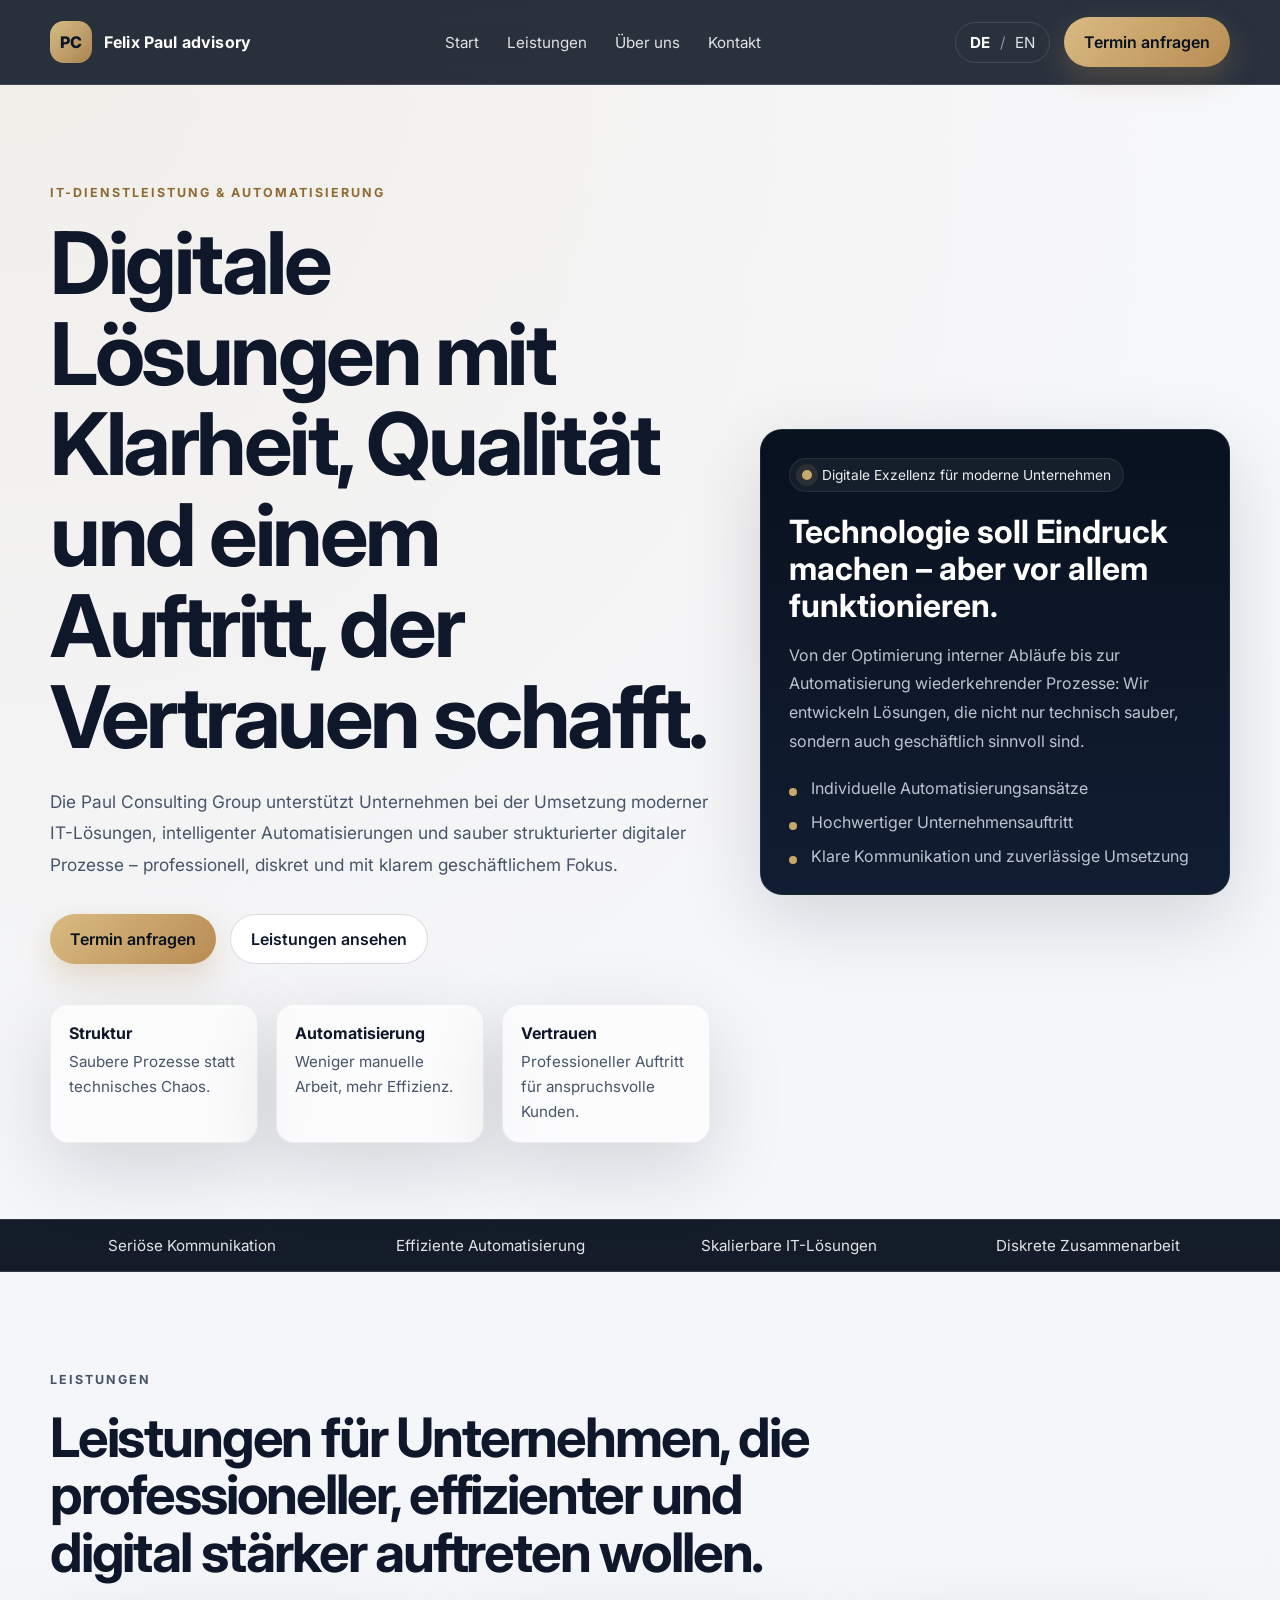
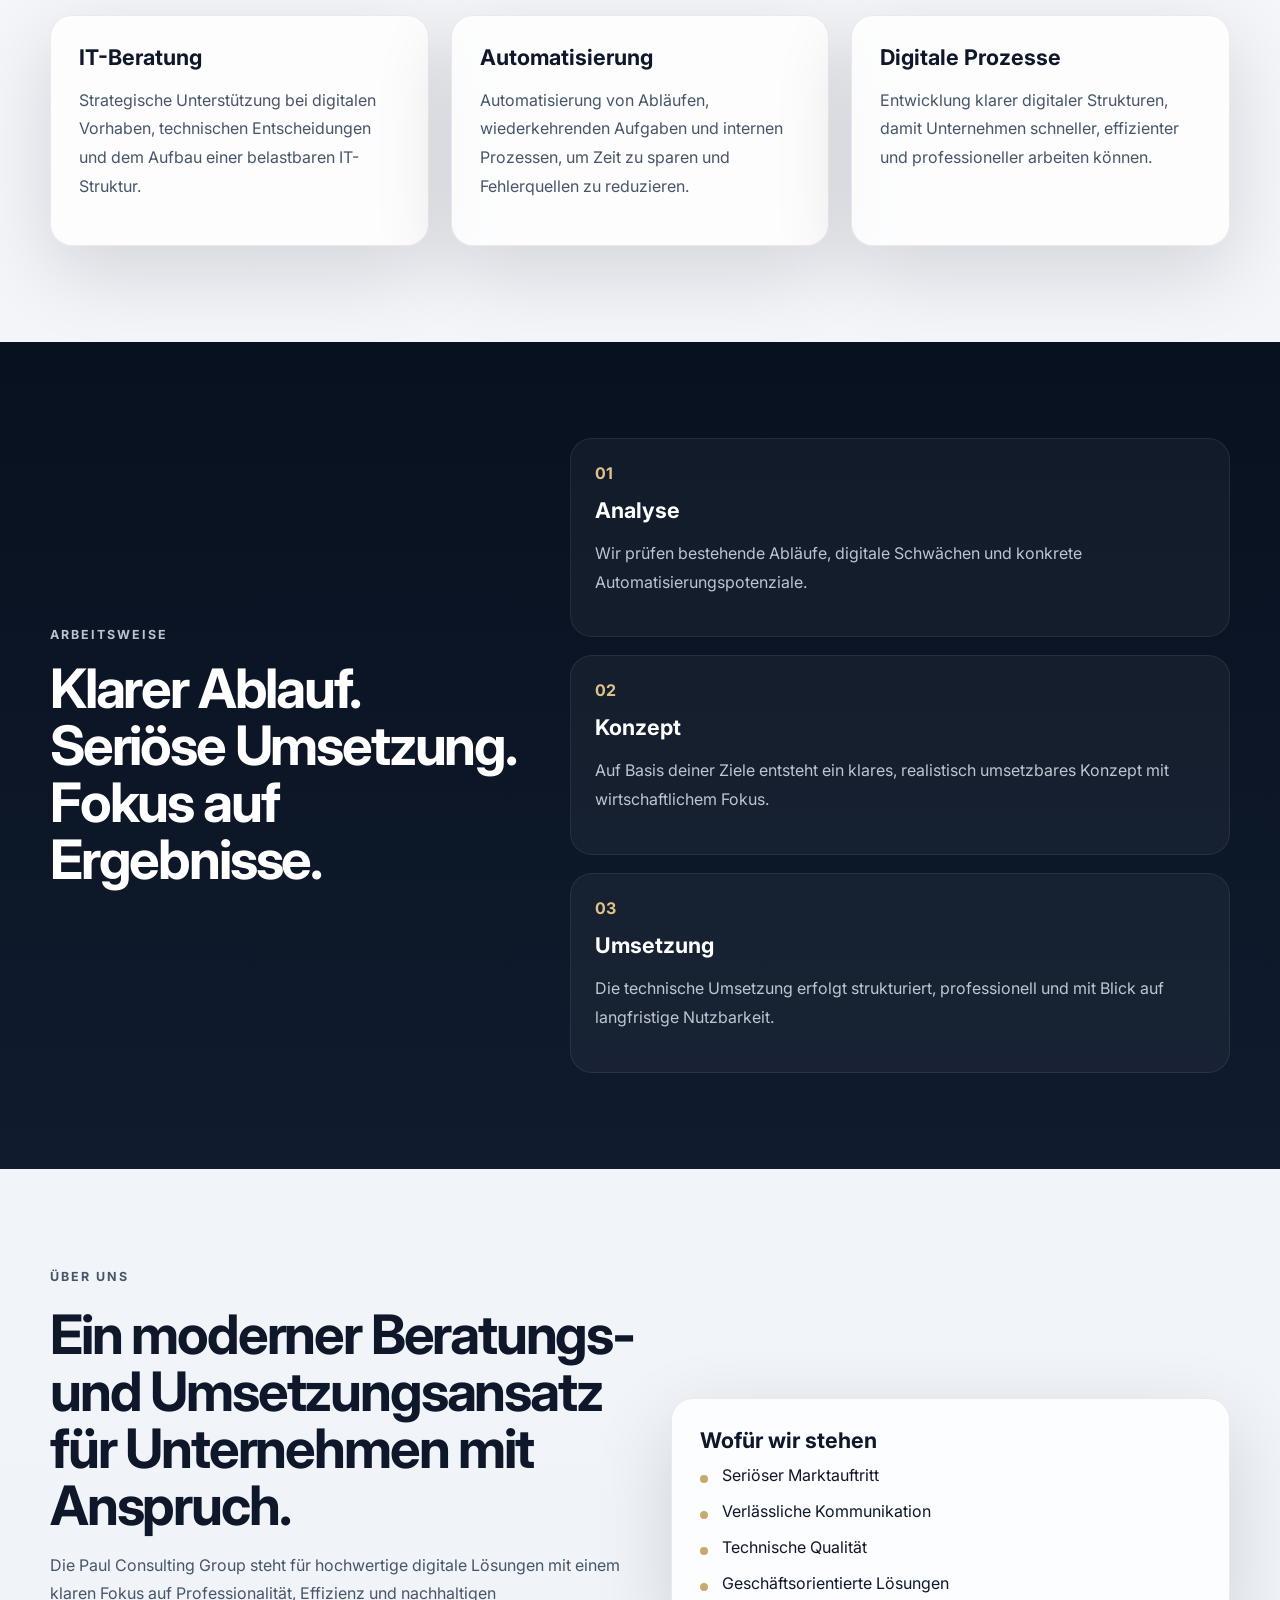
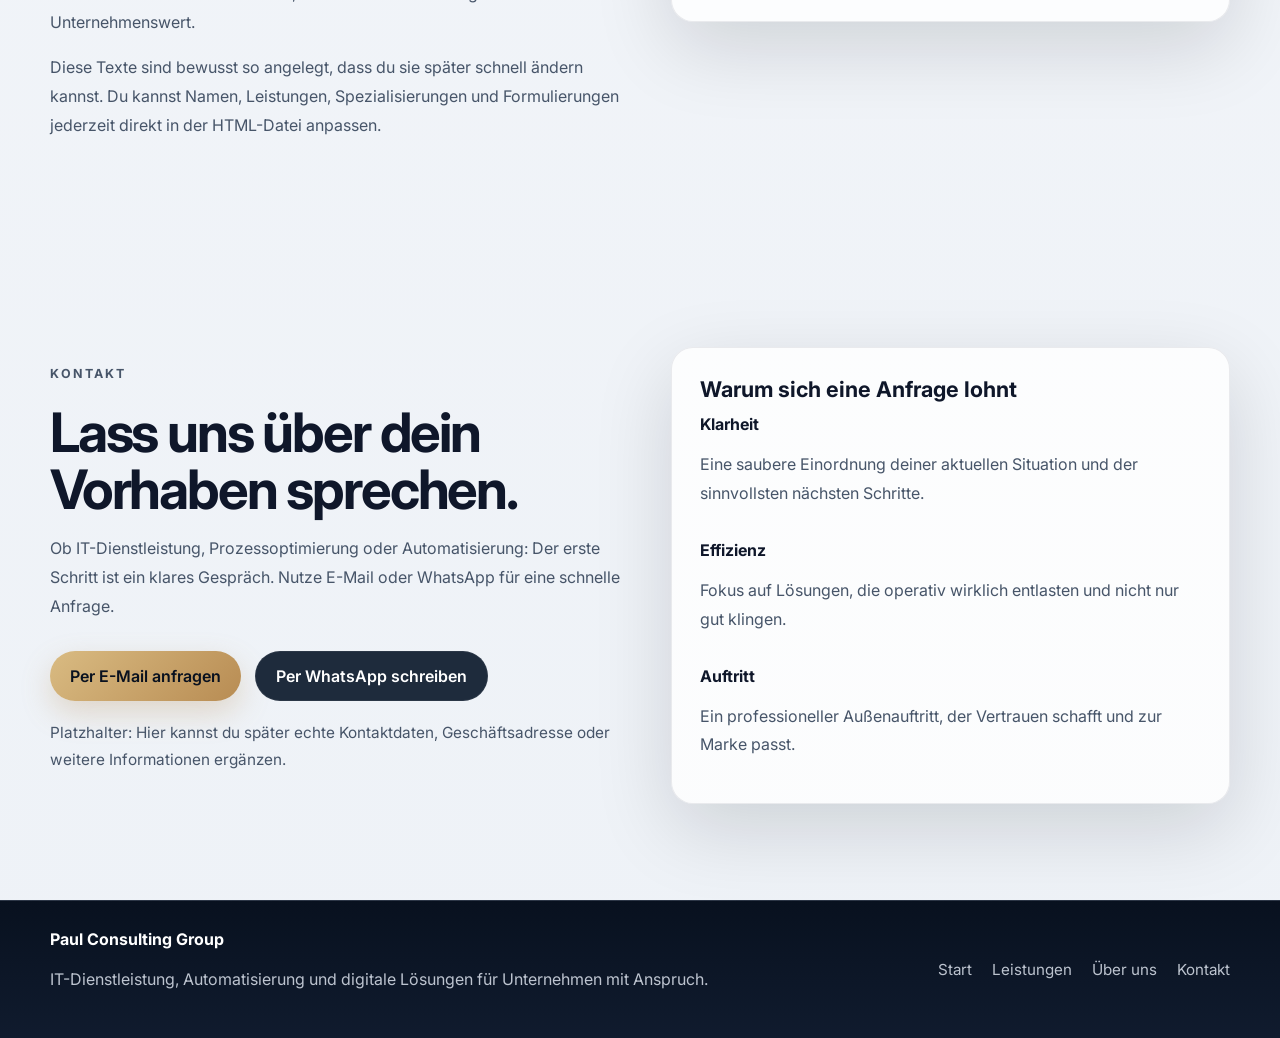
==== index.html @ bcb73ce3 "Update index.html" ====
<!DOCTYPE html>
<html lang="de">
  <head>
    <meta charset="UTF-8" />
    <meta name="viewport" content="width=device-width, initial-scale=1.0" />
    <title>Felix Paul advisory | IT-Dienstleistungen & Automatisierung</title>
    <meta
      name="description"
      content="Felix Paul advisory unterstützt Unternehmen mit hochwertigen IT-Dienstleistungen, Automatisierung und digitaler Prozessoptimierung."
    />
    <meta property="og:title" content="Paul Consulting Group" />
    <meta
      property="og:description"
      content="Hochwertige IT-Dienstleistungen, Automatisierung und digitale Lösungen für moderne Unternehmen."
    />
    <meta property="og:type" content="website" />
    <link rel="preconnect" href="https://fonts.googleapis.com" />
    <link rel="preconnect" href="https://fonts.gstatic.com" crossorigin />
    <link
      href="https://fonts.googleapis.com/css2?family=Inter:wght@400;500;600;700;800&display=swap"
      rel="stylesheet"
    />
    <link rel="stylesheet" href="style.css" />
  </head>
  <body>
    <div class="site-shell">
      <header class="header">
        <div class="container nav-wrap">
          <a href="#top" class="brand">
            <span class="brand-mark">PC</span>
            <span class="brand-text">Felix Paul advisory</span>
          </a>

          <button class="menu-toggle" aria-label="Menü öffnen" aria-expanded="false">
            <span></span>
            <span></span>
          </button>

          <nav class="nav">
            <a href="#home" data-i18n="nav.home">Start</a>
            <a href="#services" data-i18n="nav.services">Leistungen</a>
            <a href="#about" data-i18n="nav.about">Über uns</a>
            <a href="#contact" data-i18n="nav.contact">Kontakt</a>
          </nav>

          <div class="nav-actions">
            <button class="lang-switch" type="button" aria-label="Sprache wechseln">
              <span class="lang-current">DE</span>
              <span class="lang-separator">/</span>
              <span>EN</span>
            </button>
            <a href="#contact" class="button button-primary" data-i18n="nav.cta">Termin anfragen</a>
          </div>
        </div>
      </header>

      <main id="top">
        <section class="hero" id="home">
          <div class="container hero-grid">
            <div class="hero-copy">
              <p class="eyebrow" data-i18n="hero.eyebrow">IT-Dienstleistung & Automatisierung</p>
              <h1 data-i18n="hero.title">
                Digitale Lösungen mit Klarheit, Qualität und einem Auftritt, der Vertrauen schafft.
              </h1>
              <p class="hero-text" data-i18n="hero.text">
                Felix Paul advisory unterstützt Unternehmen bei der Umsetzung moderner IT-Lösungen,
                intelligenter Automatisierungen und sauber strukturierter digitaler Prozesse – professionell,
                diskret und mit klarem geschäftlichem Fokus.
              </p>

              <div class="hero-actions">
                <a href="#contact" class="button button-primary" data-i18n="hero.primary">Termin anfragen</a>
                <a href="#services" class="button button-secondary" data-i18n="hero.secondary">Leistungen ansehen</a>
              </div>

              <div class="hero-points">
                <div>
                  <strong data-i18n="hero.point1Title">Struktur</strong>
                  <span data-i18n="hero.point1Text">Saubere Prozesse statt technisches Chaos.</span>
                </div>
                <div>
                  <strong data-i18n="hero.point2Title">Automatisierung</strong>
                  <span data-i18n="hero.point2Text">Weniger manuelle Arbeit, mehr Effizienz.</span>
                </div>
                <div>
                  <strong data-i18n="hero.point3Title">Vertrauen</strong>
                  <span data-i18n="hero.point3Text">Professioneller Auftritt für anspruchsvolle Kunden.</span>
                </div>
              </div>
            </div>

            <div class="hero-panel">
              <div class="hero-card card card-dark">
                <div class="status-row">
                  <span class="status-dot"></span>
                  <span data-i18n="hero.cardLabel">Digitale Exzellenz für moderne Unternehmen</span>
                </div>
                <h2 data-i18n="hero.cardTitle">Technologie soll Eindruck machen – aber vor allem funktionieren.</h2>
                <p data-i18n="hero.cardText">
                  Von der Optimierung interner Abläufe bis zur Automatisierung wiederkehrender Prozesse:
                  Wir entwickeln Lösungen, die nicht nur technisch sauber, sondern auch geschäftlich sinnvoll sind.
                </p>
                <ul class="hero-list">
                  <li data-i18n="hero.cardItem1">Individuelle Automatisierungsansätze</li>
                  <li data-i18n="hero.cardItem2">Hochwertiger Unternehmensauftritt</li>
                  <li data-i18n="hero.cardItem3">Klare Kommunikation und zuverlässige Umsetzung</li>
                </ul>
              </div>
            </div>
          </div>
        </section>

        <section class="trust-strip">
          <div class="container trust-items">
            <div data-i18n="trust.item1">Seriöse Kommunikation</div>
            <div data-i18n="trust.item2">Effiziente Automatisierung</div>
            <div data-i18n="trust.item3">Skalierbare IT-Lösungen</div>
            <div data-i18n="trust.item4">Diskrete Zusammenarbeit</div>
          </div>
        </section>

        <section class="section" id="services">
          <div class="container">
            <div class="section-heading">
              <p class="eyebrow" data-i18n="services.eyebrow">Leistungen</p>
              <h2 data-i18n="services.title">Leistungen für Unternehmen, die professioneller, effizienter und digital stärker auftreten wollen.</h2>
              
            </div>

            <div class="card-grid three-col">
              <article class="card service-card">
                <h3 data-i18n="services.card1Title">IT-Beratung</h3>
                <p data-i18n="services.card1Text">
                  Strategische Unterstützung bei digitalen Vorhaben, technischen Entscheidungen und dem Aufbau einer belastbaren IT-Struktur.
                </p>
              </article>

              <article class="card service-card">
                <h3 data-i18n="services.card2Title">Automatisierung</h3>
                <p data-i18n="services.card2Text">
                  Automatisierung von Abläufen, wiederkehrenden Aufgaben und internen Prozessen, um Zeit zu sparen und Fehlerquellen zu reduzieren.
                </p>
              </article>

              <article class="card service-card">
                <h3 data-i18n="services.card3Title">Digitale Prozesse</h3>
                <p data-i18n="services.card3Text">
                  Entwicklung klarer digitaler Strukturen, damit Unternehmen schneller, effizienter und professioneller arbeiten können.
                </p>
              </article>
            </div>
          </div>
        </section>

        <section class="section section-dark">
          <div class="container split-grid">
            <div>
              <p class="eyebrow eyebrow-light" data-i18n="process.eyebrow">Arbeitsweise</p>
              <h2 data-i18n="process.title">Klarer Ablauf. Seriöse Umsetzung. Fokus auf Ergebnisse.</h2>
            </div>
            <div class="steps">
              <article class="step-card">
                <span>01</span>
                <h3 data-i18n="process.step1Title">Analyse</h3>
                <p data-i18n="process.step1Text">Wir prüfen bestehende Abläufe, digitale Schwächen und konkrete Automatisierungspotenziale.</p>
              </article>
              <article class="step-card">
                <span>02</span>
                <h3 data-i18n="process.step2Title">Konzept</h3>
                <p data-i18n="process.step2Text">Auf Basis deiner Ziele entsteht ein klares, realistisch umsetzbares Konzept mit wirtschaftlichem Fokus.</p>
              </article>
              <article class="step-card">
                <span>03</span>
                <h3 data-i18n="process.step3Title">Umsetzung</h3>
                <p data-i18n="process.step3Text">Die technische Umsetzung erfolgt strukturiert, professionell und mit Blick auf langfristige Nutzbarkeit.</p>
              </article>
            </div>
          </div>
        </section>

        <section class="section" id="about">
          <div class="container about-grid">
            <div class="about-copy">
              <p class="eyebrow" data-i18n="about.eyebrow">Über uns</p>
              <h2 data-i18n="about.title">Ein moderner Beratungs- und Umsetzungsansatz für Unternehmen mit Anspruch.</h2>
              <p data-i18n="about.text1">
                Felix Paul advisory steht für hochwertige digitale Lösungen mit einem klaren Fokus auf Professionalität,
                Effizienz und nachhaltigen Unternehmenswert.
              </p>
              <p data-i18n="about.text2">
                Diese Texte sind bewusst so angelegt, dass du sie später schnell ändern kannst. Du kannst Namen, Leistungen,
                Spezialisierungen und Formulierungen jederzeit direkt in der HTML-Datei anpassen.
              </p>
            </div>

            <div class="card about-card">
              <h3 data-i18n="about.cardTitle">Wofür wir stehen</h3>
              <ul class="feature-list">
                <li data-i18n="about.cardItem1">Seriöser Marktauftritt</li>
                <li data-i18n="about.cardItem2">Verlässliche Kommunikation</li>
                <li data-i18n="about.cardItem3">Technische Qualität</li>
                <li data-i18n="about.cardItem4">Geschäftsorientierte Lösungen</li>
              </ul>
            </div>
          </div>
        </section>

        <section class="section contact-section" id="contact">
          <div class="container contact-grid">
            <div>
              <p class="eyebrow" data-i18n="contact.eyebrow">Kontakt</p>
              <h2 data-i18n="contact.title">Lass uns über dein Vorhaben sprechen.</h2>
              <p data-i18n="contact.text">
                Ob IT-Dienstleistung, Prozessoptimierung oder Automatisierung: Der erste Schritt ist ein klares Gespräch.
                Nutze E-Mail oder WhatsApp für eine schnelle Anfrage.
              </p>

              <div class="contact-buttons">
                <!-- HIER SPÄTER E-MAIL ERSETZEN -->
                <a class="button button-primary" href="mailto:kontakt@paul-consulting-group.com" data-i18n="contact.email">Per E-Mail anfragen</a>
                <!-- HIER SPÄTER WHATSAPP-NUMMER ERSETZEN: 491234567890 -->
                <a class="button button-whatsapp" href="https://wa.me/491234567890" target="_blank" rel="noopener" data-i18n="contact.whatsapp">Per WhatsApp schreiben</a>
              </div>

              <p class="contact-note" data-i18n="contact.note">
                Platzhalter: Hier kannst du später echte Kontaktdaten, Geschäftsadresse oder weitere Informationen ergänzen.
              </p>
            </div>

            <div class="card contact-card">
              <h3 data-i18n="contact.cardTitle">Warum sich eine Anfrage lohnt</h3>
              <div class="contact-benefits">
                <div>
                  <strong data-i18n="contact.benefit1Title">Klarheit</strong>
                  <p data-i18n="contact.benefit1Text">Eine saubere Einordnung deiner aktuellen Situation und der sinnvollsten nächsten Schritte.</p>
                </div>
                <div>
                  <strong data-i18n="contact.benefit2Title">Effizienz</strong>
                  <p data-i18n="contact.benefit2Text">Fokus auf Lösungen, die operativ wirklich entlasten und nicht nur gut klingen.</p>
                </div>
                <div>
                  <strong data-i18n="contact.benefit3Title">Auftritt</strong>
                  <p data-i18n="contact.benefit3Text">Ein professioneller Außenauftritt, der Vertrauen schafft und zur Marke passt.</p>
                </div>
              </div>
            </div>
          </div>
        </section>
      </main>

      <footer class="footer">
        <div class="container footer-wrap">
          <div>
            <strong>Paul Consulting Group</strong>
            <p data-i18n="footer.text">IT-Dienstleistung, Automatisierung und digitale Lösungen für Unternehmen mit Anspruch.</p>
          </div>
          <div class="footer-links">
            <a href="#home" data-i18n="footer.home">Start</a>
            <a href="#services" data-i18n="footer.services">Leistungen</a>
            <a href="#about" data-i18n="footer.about">Über uns</a>
            <a href="#contact" data-i18n="footer.contact">Kontakt</a>
          </div>
        </div>
      </footer>
    </div>

    <script src="script.js"></script>
  </body>
</html>
---- style.css ----
:root {
  --bg: #07111f;
  --bg-soft: #0e1a2f;
  --surface: #ffffff;
  --surface-soft: rgba(255, 255, 255, 0.08);
  --text: #0f172a;
  --text-soft: #475569;
  --text-light: #dbe6f5;
  --line: rgba(15, 23, 42, 0.1);
  --line-light: rgba(255, 255, 255, 0.12);
  --gold: #c8a96b;
  --gold-soft: rgba(200, 169, 107, 0.16);
  --success: #25d366;
  --radius: 22px;
  --shadow: 0 25px 80px rgba(5, 12, 24, 0.14);
}

* {
  box-sizing: border-box;
}

html {
  scroll-behavior: smooth;
}

body {
  margin: 0;
  font-family: "Inter", sans-serif;
  color: var(--text);
  background:
    radial-gradient(circle at top left, rgba(200, 169, 107, 0.12), transparent 28%),
    linear-gradient(180deg, #f7f8fb 0%, #eef2f7 100%);
}

img {
  max-width: 100%;
}

a {
  color: inherit;
  text-decoration: none;
}

button {
  font: inherit;
}

.site-shell {
  min-height: 100vh;
}

.container {
  width: min(1180px, calc(100% - 40px));
  margin: 0 auto;
}

.header {
  position: sticky;
  top: 0;
  z-index: 50;
  backdrop-filter: blur(14px);
  background: rgba(7, 17, 31, 0.86);
  border-bottom: 1px solid var(--line-light);
}

.nav-wrap {
  min-height: 84px;
  display: flex;
  align-items: center;
  justify-content: space-between;
  gap: 24px;
}

.brand {
  display: inline-flex;
  align-items: center;
  gap: 12px;
  color: white;
  font-weight: 700;
}

.brand-mark {
  width: 42px;
  height: 42px;
  border-radius: 14px;
  display: inline-grid;
  place-items: center;
  background: linear-gradient(135deg, #d7bc86, #aa8450);
  color: #0d1524;
  font-weight: 800;
}

.brand-text {
  letter-spacing: 0.01em;
}

.nav {
  display: flex;
  align-items: center;
  gap: 28px;
}

.nav a,
.footer-links a,
.lang-switch {
  font-size: 0.95rem;
  color: rgba(255, 255, 255, 0.86);
}

.nav a:hover,
.footer-links a:hover,
.lang-switch:hover {
  color: white;
}

.nav-actions {
  display: flex;
  align-items: center;
  gap: 14px;
}

.lang-switch {
  border: 1px solid var(--line-light);
  background: transparent;
  padding: 10px 14px;
  border-radius: 999px;
  cursor: pointer;
}

.lang-current {
  color: white;
  font-weight: 700;
}

.lang-separator {
  opacity: 0.55;
  margin: 0 6px;
}

.menu-toggle {
  display: none;
  width: 48px;
  height: 48px;
  border: 1px solid var(--line-light);
  border-radius: 14px;
  background: transparent;
  cursor: pointer;
}

.menu-toggle span {
  display: block;
  width: 20px;
  height: 2px;
  background: white;
  margin: 6px auto;
}

.button {
  display: inline-flex;
  align-items: center;
  justify-content: center;
  min-height: 50px;
  padding: 0 20px;
  border-radius: 999px;
  font-weight: 600;
  transition: transform 0.2s ease, box-shadow 0.2s ease, background 0.2s ease;
}

.button:hover {
  transform: translateY(-1px);
}

.button-primary {
  background: linear-gradient(135deg, #d9bb82, #b88c53);
  color: #09111f;
  box-shadow: 0 12px 30px rgba(184, 140, 83, 0.28);
}

.button-secondary {
  border: 1px solid rgba(15, 23, 42, 0.15);
  background: white;
  color: var(--text);
}

.button-whatsapp {
  background: #1e2b3c;
  color: white;
  border: 1px solid rgba(255, 255, 255, 0.06);
}

.hero {
  padding: 96px 0 76px;
}

.hero-grid,
.about-grid,
.contact-grid,
.split-grid {
  display: grid;
  gap: 32px;
  align-items: center;
}

.hero-grid {
  grid-template-columns: 1.15fr 0.85fr;
}

.hero-copy h1,
.section-heading h2,
.about-copy h2,
.contact-section h2,
.section-dark h2 {
  margin: 0;
  line-height: 1.05;
  letter-spacing: -0.04em;
}

.hero-copy h1 {
  font-size: clamp(2.9rem, 7vw, 5.4rem);
  max-width: 12ch;
}

.eyebrow {
  display: inline-flex;
  align-items: center;
  gap: 8px;
  margin: 0 0 18px;
  color: #8f6a33;
  font-weight: 700;
  font-size: 0.78rem;
  text-transform: uppercase;
  letter-spacing: 0.16em;
}

.eyebrow-light {
  color: #e0c289;
}

.hero-text,
.section-heading p,
.about-copy p,
.contact-section p,
.card p,
.step-card p,
.footer p {
  color: var(--text-soft);
  line-height: 1.8;
}

.hero-text {
  font-size: 1.08rem;
  max-width: 61ch;
  margin: 24px 0 0;
}

.hero-actions {
  display: flex;
  gap: 14px;
  flex-wrap: wrap;
  margin-top: 34px;
}

.hero-points {
  display: grid;
  grid-template-columns: repeat(3, minmax(0, 1fr));
  gap: 18px;
  margin-top: 40px;
}

.hero-points div {
  background: rgba(255, 255, 255, 0.66);
  border: 1px solid rgba(15, 23, 42, 0.06);
  border-radius: 18px;
  padding: 18px;
  box-shadow: var(--shadow);
}

.hero-points strong {
  display: block;
  margin-bottom: 6px;
}

.hero-points span {
  color: var(--text-soft);
  font-size: 0.95rem;
  line-height: 1.65;
}

.card {
  background: rgba(255, 255, 255, 0.78);
  border: 1px solid rgba(15, 23, 42, 0.08);
  border-radius: var(--radius);
  padding: 28px;
  box-shadow: var(--shadow);
}

.card-dark {
  background: linear-gradient(180deg, #08111e, #111d32);
  color: white;
  border: 1px solid rgba(255, 255, 255, 0.08);
}

.card-dark p,
.card-dark li,
.section-dark p,
.section-dark .step-card p,
.footer p,
.footer-links a {
  color: rgba(232, 239, 249, 0.8);
}

.hero-panel {
  display: flex;
  justify-content: flex-end;
}

.hero-card {
  max-width: 470px;
}

.status-row {
  display: inline-flex;
  align-items: center;
  gap: 10px;
  padding: 8px 12px;
  border-radius: 999px;
  background: rgba(255, 255, 255, 0.05);
  border: 1px solid rgba(255, 255, 255, 0.08);
  font-size: 0.86rem;
  color: rgba(255, 255, 255, 0.92);
}

.status-dot {
  width: 10px;
  height: 10px;
  border-radius: 999px;
  background: var(--gold);
  box-shadow: 0 0 0 6px rgba(200, 169, 107, 0.12);
}

.hero-card h2 {
  margin: 22px 0 14px;
  font-size: 2rem;
  line-height: 1.15;
}

.hero-list {
  margin: 22px 0 0;
  padding: 0;
  list-style: none;
  display: grid;
  gap: 14px;
}

.hero-list li,
.feature-list li {
  position: relative;
  padding-left: 22px;
}

.hero-list li::before,
.feature-list li::before {
  content: "";
  position: absolute;
  left: 0;
  top: 10px;
  width: 8px;
  height: 8px;
  border-radius: 999px;
  background: var(--gold);
}

.trust-strip {
  padding: 16px 0;
  background: rgba(9, 17, 31, 0.95);
  border-top: 1px solid var(--line-light);
  border-bottom: 1px solid var(--line-light);
}

.trust-items {
  display: grid;
  grid-template-columns: repeat(4, minmax(0, 1fr));
  gap: 14px;
  text-align: center;
  color: rgba(255, 255, 255, 0.88);
  font-size: 0.95rem;
}

.section {
  padding: 96px 0;
}

.section-dark,
.footer {
  background: linear-gradient(180deg, #08111f, #101b2e);
  color: white;
}

.section-heading {
  max-width: 780px;
  margin-bottom: 34px;
}

.section-heading h2,
.about-copy h2,
.contact-section h2,
.section-dark h2 {
  font-size: clamp(2rem, 4.6vw, 3.4rem);
}

.card-grid {
  display: grid;
  gap: 22px;
}

.three-col {
  grid-template-columns: repeat(3, minmax(0, 1fr));
}

.service-card h3,
.about-card h3,
.contact-card h3,
.step-card h3 {
  margin: 0 0 12px;
  font-size: 1.35rem;
}

.split-grid {
  grid-template-columns: 0.85fr 1.15fr;
}

.steps {
  display: grid;
  gap: 18px;
}

.step-card {
  border-radius: 22px;
  padding: 24px;
  background: rgba(255, 255, 255, 0.04);
  border: 1px solid rgba(255, 255, 255, 0.08);
}

.step-card span {
  display: inline-flex;
  margin-bottom: 14px;
  color: #e0c289;
  font-weight: 700;
}

.about-grid,
.contact-grid {
  grid-template-columns: 1fr 0.95fr;
}

.feature-list,
.contact-benefits {
  margin: 0;
  padding: 0;
  list-style: none;
  display: grid;
  gap: 16px;
}

.contact-buttons {
  display: flex;
  gap: 14px;
  flex-wrap: wrap;
  margin: 30px 0 18px;
}

.contact-note {
  font-size: 0.96rem;
}

.contact-benefits strong {
  display: block;
  margin-bottom: 6px;
}

.footer {
  border-top: 1px solid var(--line-light);
  padding: 28px 0;
}

.footer-wrap {
  display: flex;
  justify-content: space-between;
  align-items: center;
  gap: 20px;
}

.footer-wrap strong {
  display: block;
  margin-bottom: 4px;
}

.footer-links {
  display: flex;
  gap: 20px;
  flex-wrap: wrap;
}

@media (max-width: 1040px) {
  .hero-grid,
  .split-grid,
  .about-grid,
  .contact-grid,
  .three-col {
    grid-template-columns: 1fr;
  }

  .hero-panel {
    justify-content: flex-start;
  }
}

@media (max-width: 860px) {
  .menu-toggle {
    display: inline-block;
  }

  .nav,
  .nav-actions {
    display: none;
  }

  .nav-wrap.open {
    flex-wrap: wrap;
    align-items: flex-start;
    padding: 18px 0;
  }

  .nav-wrap.open .nav,
  .nav-wrap.open .nav-actions {
    display: flex;
    width: 100%;
    flex-direction: column;
    align-items: flex-start;
  }

  .nav-wrap.open .nav {
    gap: 14px;
    padding-top: 16px;
  }

  .nav-wrap.open .nav-actions {
    gap: 12px;
    padding-top: 12px;
  }

  .hero {
    padding-top: 56px;
  }

  .hero-points,
  .trust-items {
    grid-template-columns: 1fr;
  }

  .footer-wrap {
    flex-direction: column;
    align-items: flex-start;
  }
}

@media (max-width: 560px) {
  .container {
    width: min(100% - 24px, 1180px);
  }

  .hero-copy h1 {
    font-size: 2.5rem;
  }

  .button,
  .lang-switch {
    width: 100%;
  }

  .contact-buttons,
  .hero-actions {
    flex-direction: column;
  }
}
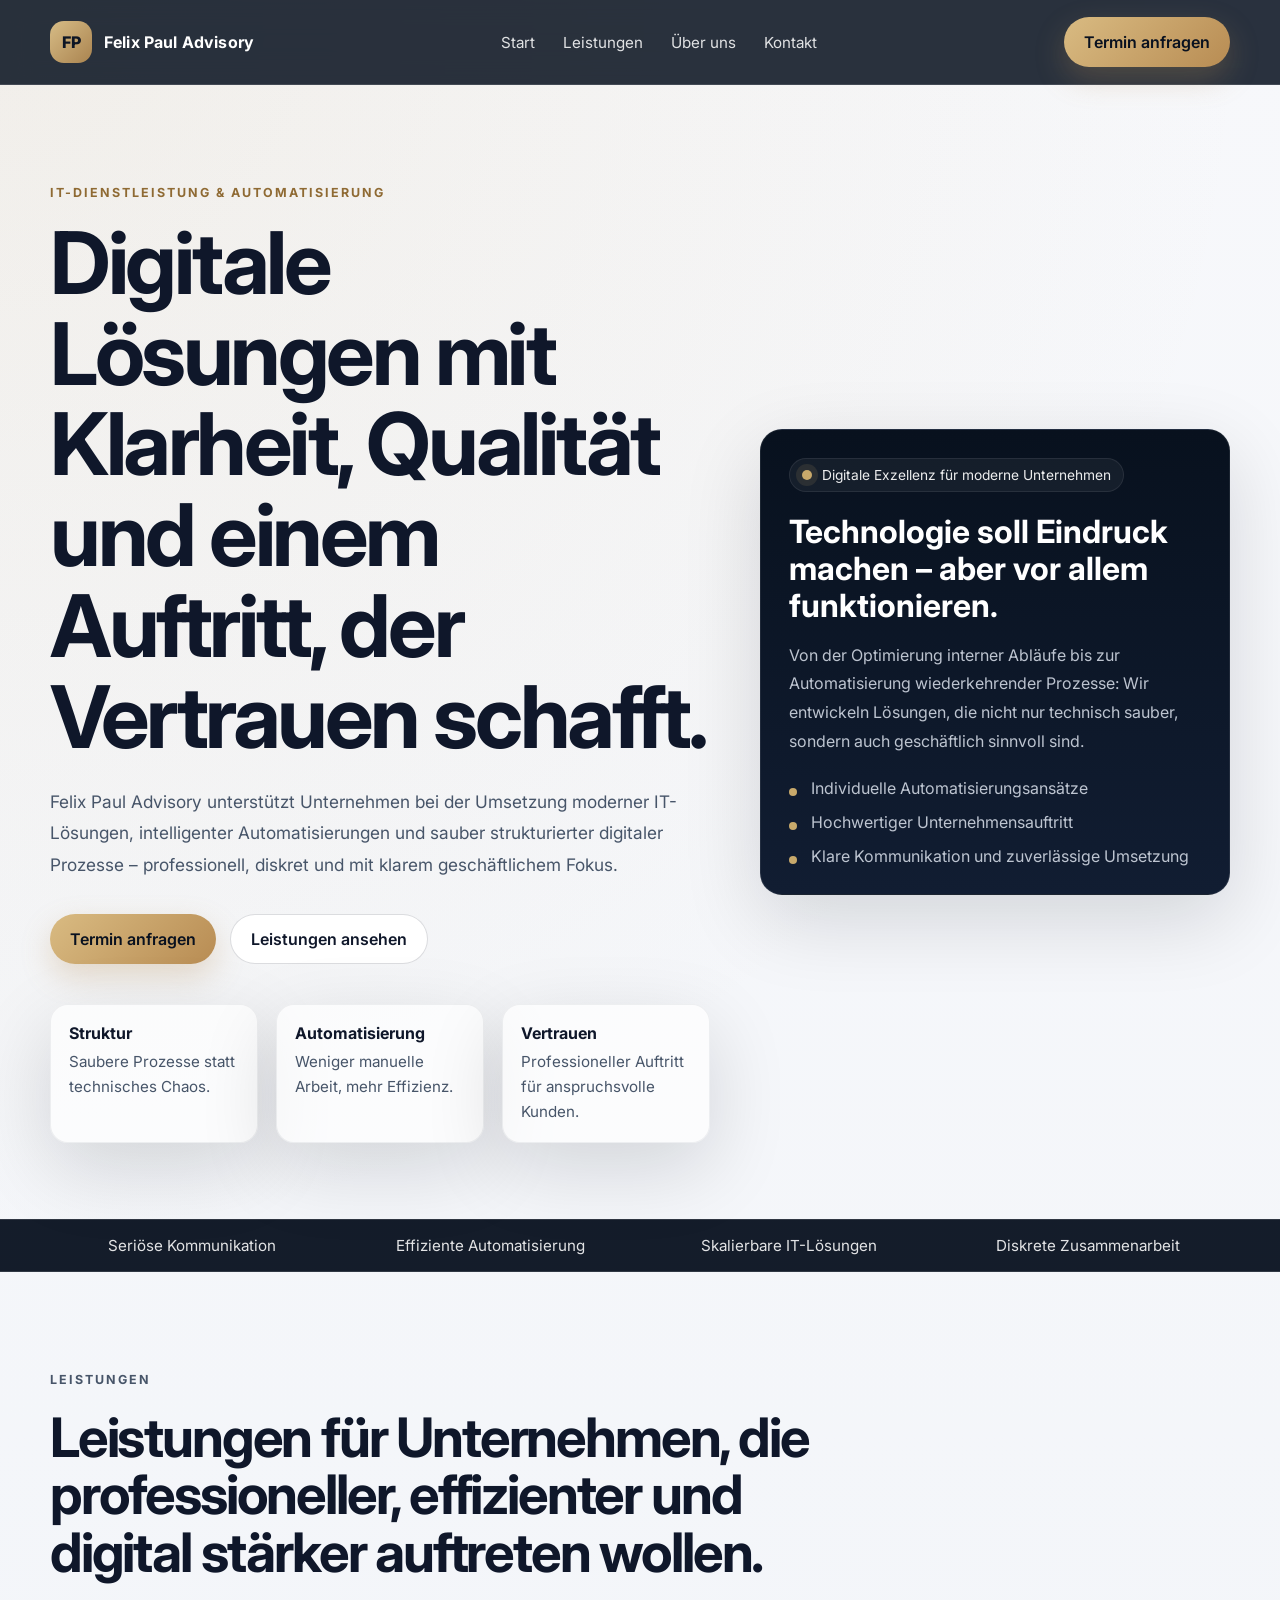
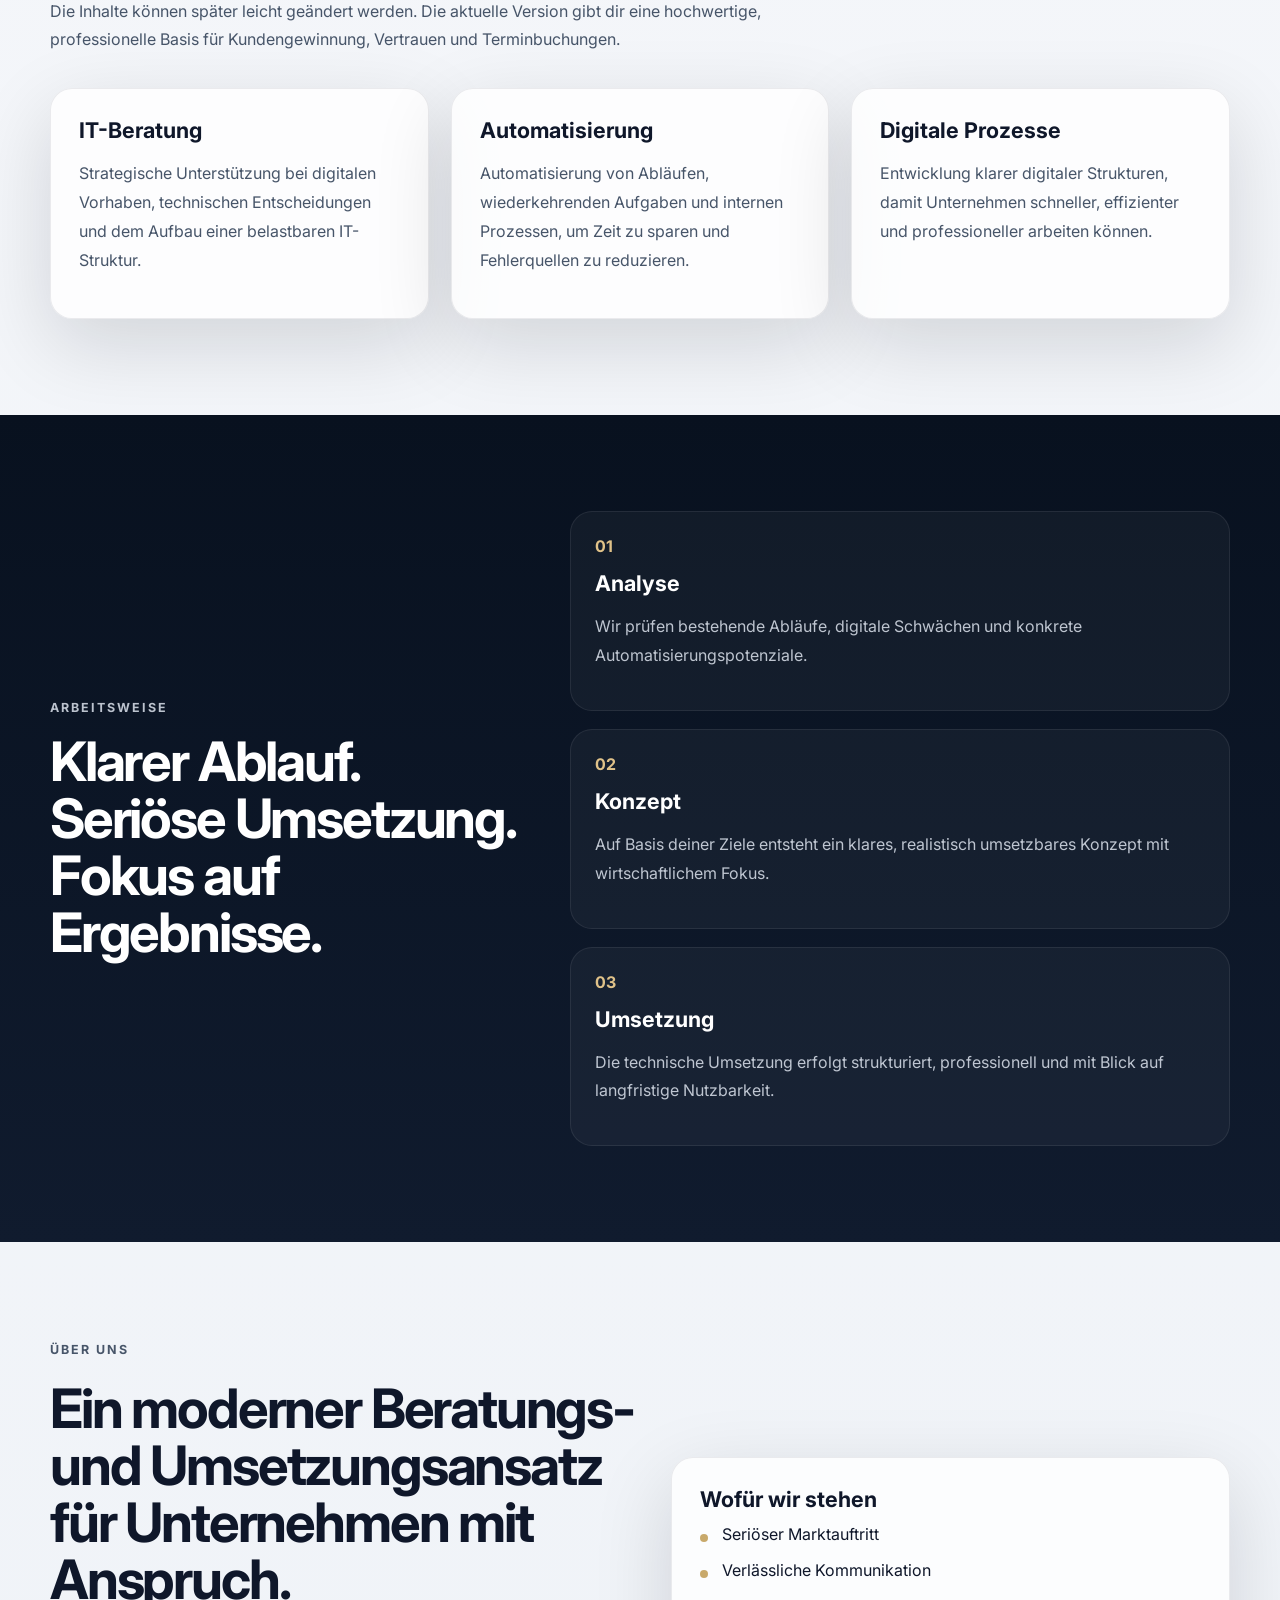
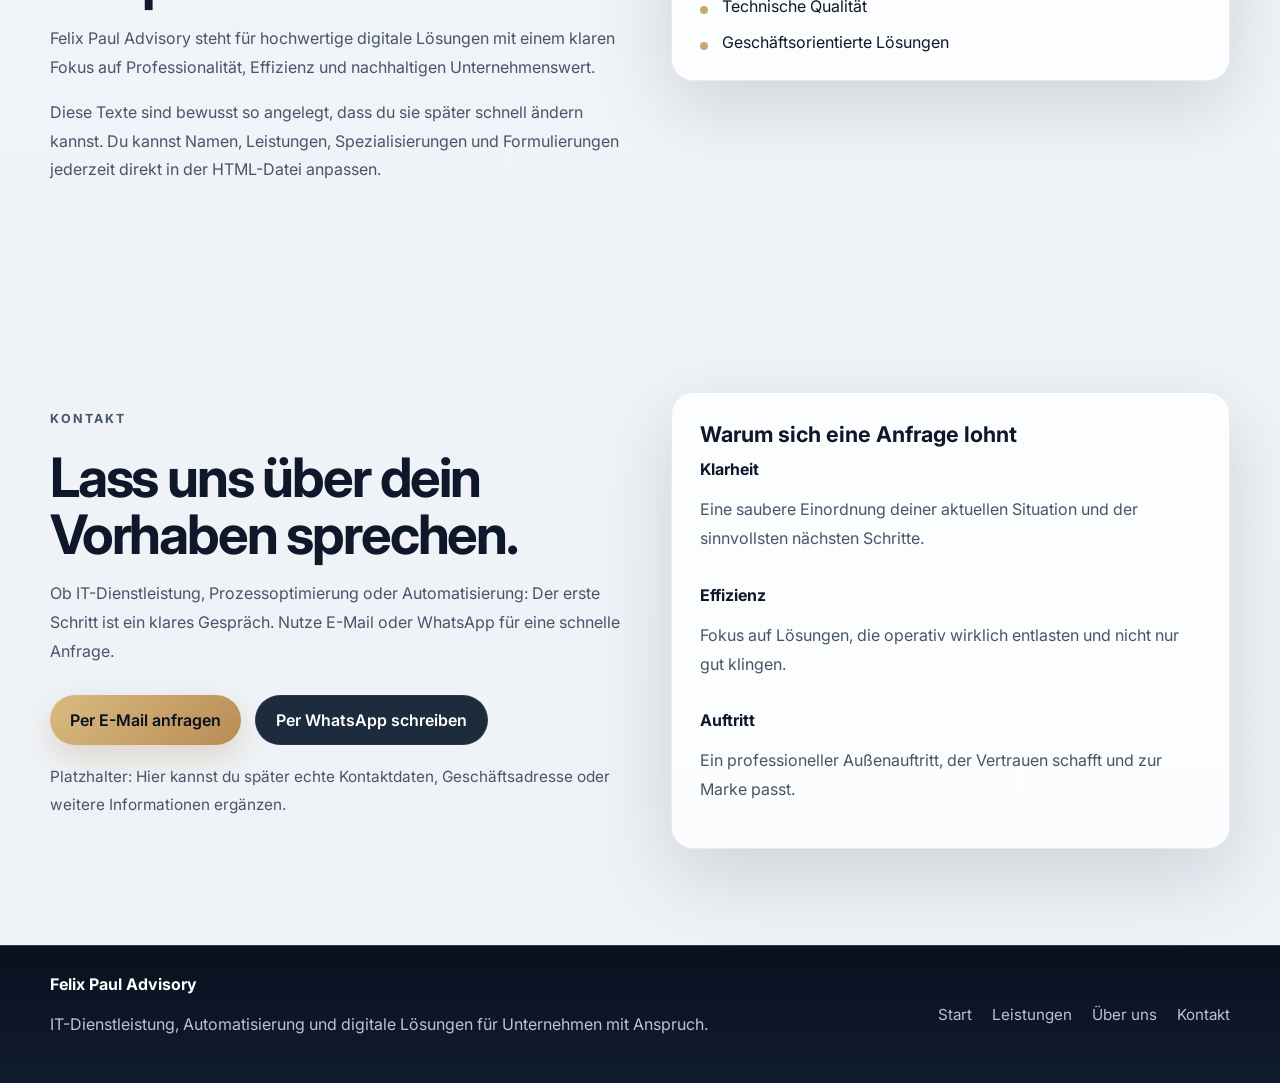
==== commit b874f661: "Update index.html" ====
--- a/index.html
+++ b/index.html
@@ -3,12 +3,12 @@
   <head>
     <meta charset="UTF-8" />
     <meta name="viewport" content="width=device-width, initial-scale=1.0" />
-    <title>Felix Paul advisory | IT-Dienstleistungen & Automatisierung</title>
+    <title>Felix Paul Advisory | IT-Dienstleistungen & Automatisierung</title>
     <meta
       name="description"
-      content="Felix Paul advisory unterstützt Unternehmen mit hochwertigen IT-Dienstleistungen, Automatisierung und digitaler Prozessoptimierung."
+      content="Felix Paul Advisory unterstützt Unternehmen mit hochwertigen IT-Dienstleistungen, Automatisierung und digitaler Prozessoptimierung."
     />
-    <meta property="og:title" content="Paul Consulting Group" />
+    <meta property="og:title" content="Felix Paul Advisory" />
     <meta
       property="og:description"
       content="Hochwertige IT-Dienstleistungen, Automatisierung und digitale Lösungen für moderne Unternehmen."
@@ -27,8 +27,8 @@
       <header class="header">
         <div class="container nav-wrap">
           <a href="#top" class="brand">
-            <span class="brand-mark">PC</span>
-            <span class="brand-text">Felix Paul advisory</span>
+            <span class="brand-mark">FP</span>
+            <span class="brand-text">Felix Paul Advisory</span>
           </a>
 
           <button class="menu-toggle" aria-label="Menü öffnen" aria-expanded="false">
@@ -37,19 +37,14 @@
           </button>
 
           <nav class="nav">
-            <a href="#home" data-i18n="nav.home">Start</a>
-            <a href="#services" data-i18n="nav.services">Leistungen</a>
-            <a href="#about" data-i18n="nav.about">Über uns</a>
-            <a href="#contact" data-i18n="nav.contact">Kontakt</a>
+            <a href="#home">Start</a>
+            <a href="#services">Leistungen</a>
+            <a href="#about">Über uns</a>
+            <a href="#contact">Kontakt</a>
           </nav>
 
           <div class="nav-actions">
-            <button class="lang-switch" type="button" aria-label="Sprache wechseln">
-              <span class="lang-current">DE</span>
-              <span class="lang-separator">/</span>
-              <span>EN</span>
-            </button>
-            <a href="#contact" class="button button-primary" data-i18n="nav.cta">Termin anfragen</a>
+            <a href="#contact" class="button button-primary">Termin anfragen</a>
           </div>
         </div>
       </header>
@@ -58,33 +53,33 @@
         <section class="hero" id="home">
           <div class="container hero-grid">
             <div class="hero-copy">
-              <p class="eyebrow" data-i18n="hero.eyebrow">IT-Dienstleistung & Automatisierung</p>
-              <h1 data-i18n="hero.title">
+              <p class="eyebrow">IT-Dienstleistung & Automatisierung</p>
+              <h1>
                 Digitale Lösungen mit Klarheit, Qualität und einem Auftritt, der Vertrauen schafft.
               </h1>
-              <p class="hero-text" data-i18n="hero.text">
-                Felix Paul advisory unterstützt Unternehmen bei der Umsetzung moderner IT-Lösungen,
+              <p class="hero-text">
+                Felix Paul Advisory unterstützt Unternehmen bei der Umsetzung moderner IT-Lösungen,
                 intelligenter Automatisierungen und sauber strukturierter digitaler Prozesse – professionell,
                 diskret und mit klarem geschäftlichem Fokus.
               </p>
 
               <div class="hero-actions">
-                <a href="#contact" class="button button-primary" data-i18n="hero.primary">Termin anfragen</a>
-                <a href="#services" class="button button-secondary" data-i18n="hero.secondary">Leistungen ansehen</a>
+                <a href="#contact" class="button button-primary">Termin anfragen</a>
+                <a href="#services" class="button button-secondary">Leistungen ansehen</a>
               </div>
 
               <div class="hero-points">
                 <div>
-                  <strong data-i18n="hero.point1Title">Struktur</strong>
-                  <span data-i18n="hero.point1Text">Saubere Prozesse statt technisches Chaos.</span>
-                </div>
-                <div>
-                  <strong data-i18n="hero.point2Title">Automatisierung</strong>
-                  <span data-i18n="hero.point2Text">Weniger manuelle Arbeit, mehr Effizienz.</span>
-                </div>
-                <div>
-                  <strong data-i18n="hero.point3Title">Vertrauen</strong>
-                  <span data-i18n="hero.point3Text">Professioneller Auftritt für anspruchsvolle Kunden.</span>
+                  <strong>Struktur</strong>
+                  <span>Saubere Prozesse statt technisches Chaos.</span>
+                </div>
+                <div>
+                  <strong>Automatisierung</strong>
+                  <span>Weniger manuelle Arbeit, mehr Effizienz.</span>
+                </div>
+                <div>
+                  <strong>Vertrauen</strong>
+                  <span>Professioneller Auftritt für anspruchsvolle Kunden.</span>
                 </div>
               </div>
             </div>
@@ -93,17 +88,17 @@
               <div class="hero-card card card-dark">
                 <div class="status-row">
                   <span class="status-dot"></span>
-                  <span data-i18n="hero.cardLabel">Digitale Exzellenz für moderne Unternehmen</span>
-                </div>
-                <h2 data-i18n="hero.cardTitle">Technologie soll Eindruck machen – aber vor allem funktionieren.</h2>
-                <p data-i18n="hero.cardText">
+                  <span>Digitale Exzellenz für moderne Unternehmen</span>
+                </div>
+                <h2>Technologie soll Eindruck machen – aber vor allem funktionieren.</h2>
+                <p>
                   Von der Optimierung interner Abläufe bis zur Automatisierung wiederkehrender Prozesse:
                   Wir entwickeln Lösungen, die nicht nur technisch sauber, sondern auch geschäftlich sinnvoll sind.
                 </p>
                 <ul class="hero-list">
-                  <li data-i18n="hero.cardItem1">Individuelle Automatisierungsansätze</li>
-                  <li data-i18n="hero.cardItem2">Hochwertiger Unternehmensauftritt</li>
-                  <li data-i18n="hero.cardItem3">Klare Kommunikation und zuverlässige Umsetzung</li>
+                  <li>Individuelle Automatisierungsansätze</li>
+                  <li>Hochwertiger Unternehmensauftritt</li>
+                  <li>Klare Kommunikation und zuverlässige Umsetzung</li>
                 </ul>
               </div>
             </div>
@@ -112,39 +107,42 @@
 
         <section class="trust-strip">
           <div class="container trust-items">
-            <div data-i18n="trust.item1">Seriöse Kommunikation</div>
-            <div data-i18n="trust.item2">Effiziente Automatisierung</div>
-            <div data-i18n="trust.item3">Skalierbare IT-Lösungen</div>
-            <div data-i18n="trust.item4">Diskrete Zusammenarbeit</div>
+            <div>Seriöse Kommunikation</div>
+            <div>Effiziente Automatisierung</div>
+            <div>Skalierbare IT-Lösungen</div>
+            <div>Diskrete Zusammenarbeit</div>
           </div>
         </section>
 
         <section class="section" id="services">
           <div class="container">
             <div class="section-heading">
-              <p class="eyebrow" data-i18n="services.eyebrow">Leistungen</p>
-              <h2 data-i18n="services.title">Leistungen für Unternehmen, die professioneller, effizienter und digital stärker auftreten wollen.</h2>
-              
+              <p class="eyebrow">Leistungen</p>
+              <h2>Leistungen für Unternehmen, die professioneller, effizienter und digital stärker auftreten wollen.</h2>
+              <p>
+                Die Inhalte können später leicht geändert werden. Die aktuelle Version gibt dir eine hochwertige,
+                professionelle Basis für Kundengewinnung, Vertrauen und Terminbuchungen.
+              </p>
             </div>
 
             <div class="card-grid three-col">
               <article class="card service-card">
-                <h3 data-i18n="services.card1Title">IT-Beratung</h3>
-                <p data-i18n="services.card1Text">
+                <h3>IT-Beratung</h3>
+                <p>
                   Strategische Unterstützung bei digitalen Vorhaben, technischen Entscheidungen und dem Aufbau einer belastbaren IT-Struktur.
                 </p>
               </article>
 
               <article class="card service-card">
-                <h3 data-i18n="services.card2Title">Automatisierung</h3>
-                <p data-i18n="services.card2Text">
+                <h3>Automatisierung</h3>
+                <p>
                   Automatisierung von Abläufen, wiederkehrenden Aufgaben und internen Prozessen, um Zeit zu sparen und Fehlerquellen zu reduzieren.
                 </p>
               </article>
 
               <article class="card service-card">
-                <h3 data-i18n="services.card3Title">Digitale Prozesse</h3>
-                <p data-i18n="services.card3Text">
+                <h3>Digitale Prozesse</h3>
+                <p>
                   Entwicklung klarer digitaler Strukturen, damit Unternehmen schneller, effizienter und professioneller arbeiten können.
                 </p>
               </article>
@@ -155,24 +153,24 @@
         <section class="section section-dark">
           <div class="container split-grid">
             <div>
-              <p class="eyebrow eyebrow-light" data-i18n="process.eyebrow">Arbeitsweise</p>
-              <h2 data-i18n="process.title">Klarer Ablauf. Seriöse Umsetzung. Fokus auf Ergebnisse.</h2>
+              <p class="eyebrow eyebrow-light">Arbeitsweise</p>
+              <h2>Klarer Ablauf. Seriöse Umsetzung. Fokus auf Ergebnisse.</h2>
             </div>
             <div class="steps">
               <article class="step-card">
                 <span>01</span>
-                <h3 data-i18n="process.step1Title">Analyse</h3>
-                <p data-i18n="process.step1Text">Wir prüfen bestehende Abläufe, digitale Schwächen und konkrete Automatisierungspotenziale.</p>
+                <h3>Analyse</h3>
+                <p>Wir prüfen bestehende Abläufe, digitale Schwächen und konkrete Automatisierungspotenziale.</p>
               </article>
               <article class="step-card">
                 <span>02</span>
-                <h3 data-i18n="process.step2Title">Konzept</h3>
-                <p data-i18n="process.step2Text">Auf Basis deiner Ziele entsteht ein klares, realistisch umsetzbares Konzept mit wirtschaftlichem Fokus.</p>
+                <h3>Konzept</h3>
+                <p>Auf Basis deiner Ziele entsteht ein klares, realistisch umsetzbares Konzept mit wirtschaftlichem Fokus.</p>
               </article>
               <article class="step-card">
                 <span>03</span>
-                <h3 data-i18n="process.step3Title">Umsetzung</h3>
-                <p data-i18n="process.step3Text">Die technische Umsetzung erfolgt strukturiert, professionell und mit Blick auf langfristige Nutzbarkeit.</p>
+                <h3>Umsetzung</h3>
+                <p>Die technische Umsetzung erfolgt strukturiert, professionell und mit Blick auf langfristige Nutzbarkeit.</p>
               </article>
             </div>
           </div>
@@ -181,25 +179,25 @@
         <section class="section" id="about">
           <div class="container about-grid">
             <div class="about-copy">
-              <p class="eyebrow" data-i18n="about.eyebrow">Über uns</p>
-              <h2 data-i18n="about.title">Ein moderner Beratungs- und Umsetzungsansatz für Unternehmen mit Anspruch.</h2>
-              <p data-i18n="about.text1">
-                Felix Paul advisory steht für hochwertige digitale Lösungen mit einem klaren Fokus auf Professionalität,
+              <p class="eyebrow">Über uns</p>
+              <h2>Ein moderner Beratungs- und Umsetzungsansatz für Unternehmen mit Anspruch.</h2>
+              <p>
+                Felix Paul Advisory steht für hochwertige digitale Lösungen mit einem klaren Fokus auf Professionalität,
                 Effizienz und nachhaltigen Unternehmenswert.
               </p>
-              <p data-i18n="about.text2">
+              <p>
                 Diese Texte sind bewusst so angelegt, dass du sie später schnell ändern kannst. Du kannst Namen, Leistungen,
                 Spezialisierungen und Formulierungen jederzeit direkt in der HTML-Datei anpassen.
               </p>
             </div>
 
             <div class="card about-card">
-              <h3 data-i18n="about.cardTitle">Wofür wir stehen</h3>
+              <h3>Wofür wir stehen</h3>
               <ul class="feature-list">
-                <li data-i18n="about.cardItem1">Seriöser Marktauftritt</li>
-                <li data-i18n="about.cardItem2">Verlässliche Kommunikation</li>
-                <li data-i18n="about.cardItem3">Technische Qualität</li>
-                <li data-i18n="about.cardItem4">Geschäftsorientierte Lösungen</li>
+                <li>Seriöser Marktauftritt</li>
+                <li>Verlässliche Kommunikation</li>
+                <li>Technische Qualität</li>
+                <li>Geschäftsorientierte Lösungen</li>
               </ul>
             </div>
           </div>
@@ -208,39 +206,39 @@
         <section class="section contact-section" id="contact">
           <div class="container contact-grid">
             <div>
-              <p class="eyebrow" data-i18n="contact.eyebrow">Kontakt</p>
-              <h2 data-i18n="contact.title">Lass uns über dein Vorhaben sprechen.</h2>
-              <p data-i18n="contact.text">
+              <p class="eyebrow">Kontakt</p>
+              <h2>Lass uns über dein Vorhaben sprechen.</h2>
+              <p>
                 Ob IT-Dienstleistung, Prozessoptimierung oder Automatisierung: Der erste Schritt ist ein klares Gespräch.
                 Nutze E-Mail oder WhatsApp für eine schnelle Anfrage.
               </p>
 
               <div class="contact-buttons">
                 <!-- HIER SPÄTER E-MAIL ERSETZEN -->
-                <a class="button button-primary" href="mailto:kontakt@paul-consulting-group.com" data-i18n="contact.email">Per E-Mail anfragen</a>
+                <a class="button button-primary" href="mailto:kontakt@felix-paul-advisory.de">Per E-Mail anfragen</a>
                 <!-- HIER SPÄTER WHATSAPP-NUMMER ERSETZEN: 491234567890 -->
-                <a class="button button-whatsapp" href="https://wa.me/491234567890" target="_blank" rel="noopener" data-i18n="contact.whatsapp">Per WhatsApp schreiben</a>
-              </div>
-
-              <p class="contact-note" data-i18n="contact.note">
+                <a class="button button-whatsapp" href="https://wa.me/491234567890" target="_blank" rel="noopener">Per WhatsApp schreiben</a>
+              </div>
+
+              <p class="contact-note">
                 Platzhalter: Hier kannst du später echte Kontaktdaten, Geschäftsadresse oder weitere Informationen ergänzen.
               </p>
             </div>
 
             <div class="card contact-card">
-              <h3 data-i18n="contact.cardTitle">Warum sich eine Anfrage lohnt</h3>
+              <h3>Warum sich eine Anfrage lohnt</h3>
               <div class="contact-benefits">
                 <div>
-                  <strong data-i18n="contact.benefit1Title">Klarheit</strong>
-                  <p data-i18n="contact.benefit1Text">Eine saubere Einordnung deiner aktuellen Situation und der sinnvollsten nächsten Schritte.</p>
-                </div>
-                <div>
-                  <strong data-i18n="contact.benefit2Title">Effizienz</strong>
-                  <p data-i18n="contact.benefit2Text">Fokus auf Lösungen, die operativ wirklich entlasten und nicht nur gut klingen.</p>
-                </div>
-                <div>
-                  <strong data-i18n="contact.benefit3Title">Auftritt</strong>
-                  <p data-i18n="contact.benefit3Text">Ein professioneller Außenauftritt, der Vertrauen schafft und zur Marke passt.</p>
+                  <strong>Klarheit</strong>
+                  <p>Eine saubere Einordnung deiner aktuellen Situation und der sinnvollsten nächsten Schritte.</p>
+                </div>
+                <div>
+                  <strong>Effizienz</strong>
+                  <p>Fokus auf Lösungen, die operativ wirklich entlasten und nicht nur gut klingen.</p>
+                </div>
+                <div>
+                  <strong>Auftritt</strong>
+                  <p>Ein professioneller Außenauftritt, der Vertrauen schafft und zur Marke passt.</p>
                 </div>
               </div>
             </div>
@@ -251,14 +249,14 @@
       <footer class="footer">
         <div class="container footer-wrap">
           <div>
-            <strong>Paul Consulting Group</strong>
-            <p data-i18n="footer.text">IT-Dienstleistung, Automatisierung und digitale Lösungen für Unternehmen mit Anspruch.</p>
+            <strong>Felix Paul Advisory</strong>
+            <p>IT-Dienstleistung, Automatisierung und digitale Lösungen für Unternehmen mit Anspruch.</p>
           </div>
           <div class="footer-links">
-            <a href="#home" data-i18n="footer.home">Start</a>
-            <a href="#services" data-i18n="footer.services">Leistungen</a>
-            <a href="#about" data-i18n="footer.about">Über uns</a>
-            <a href="#contact" data-i18n="footer.contact">Kontakt</a>
+            <a href="#home">Start</a>
+            <a href="#services">Leistungen</a>
+            <a href="#about">Über uns</a>
+            <a href="#contact">Kontakt</a>
           </div>
         </div>
       </footer>
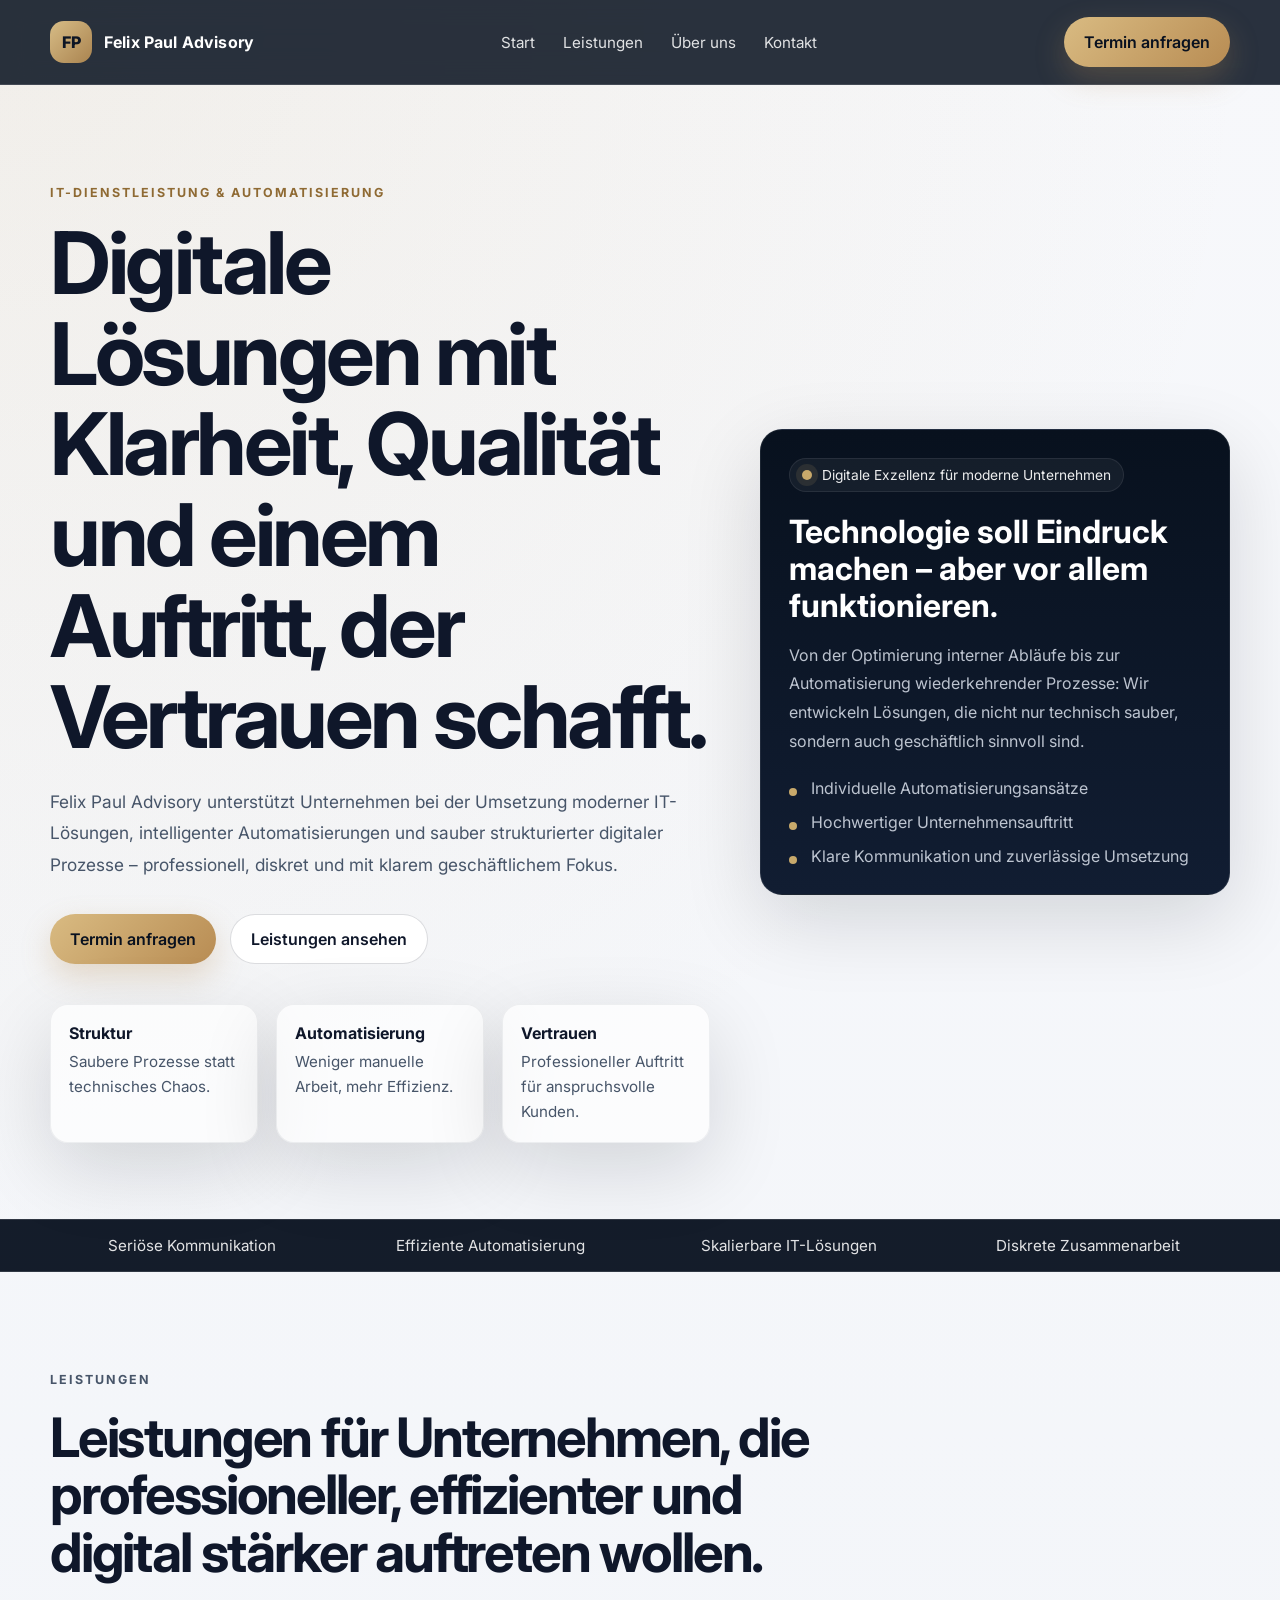
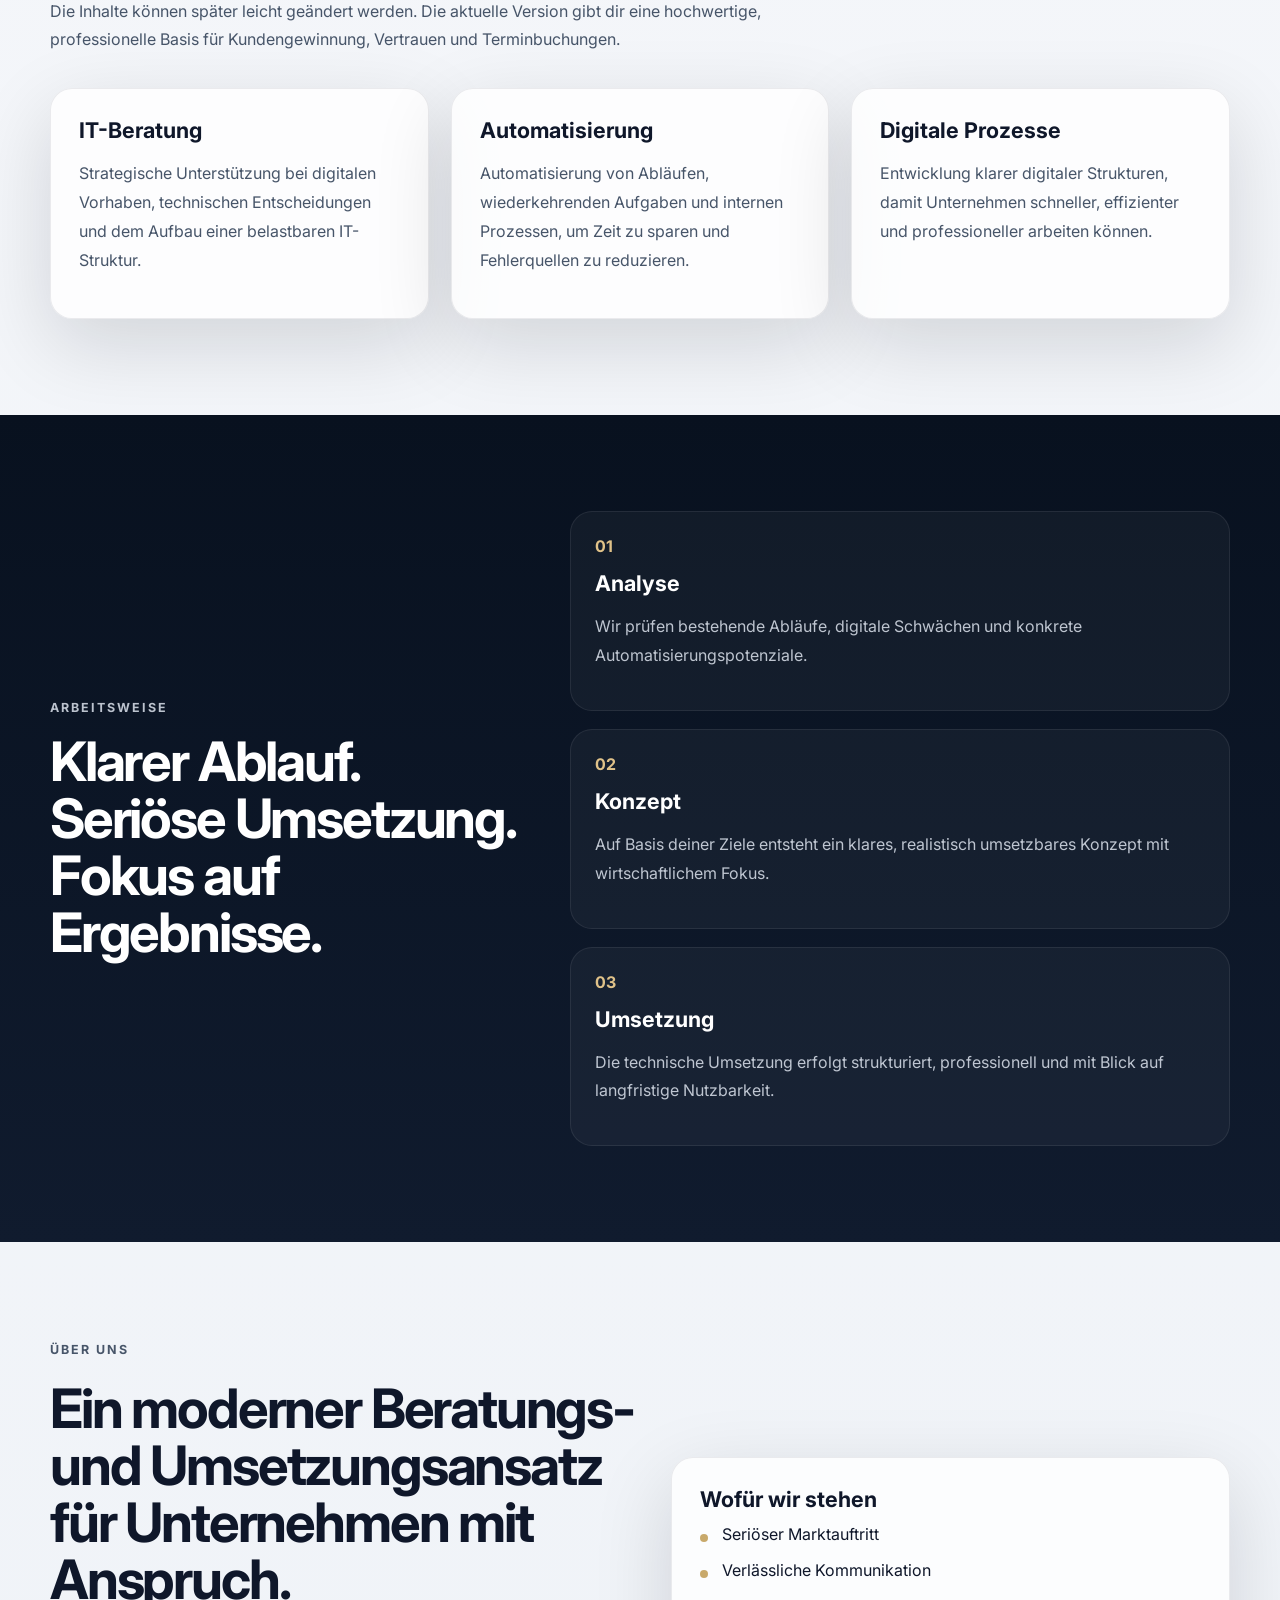
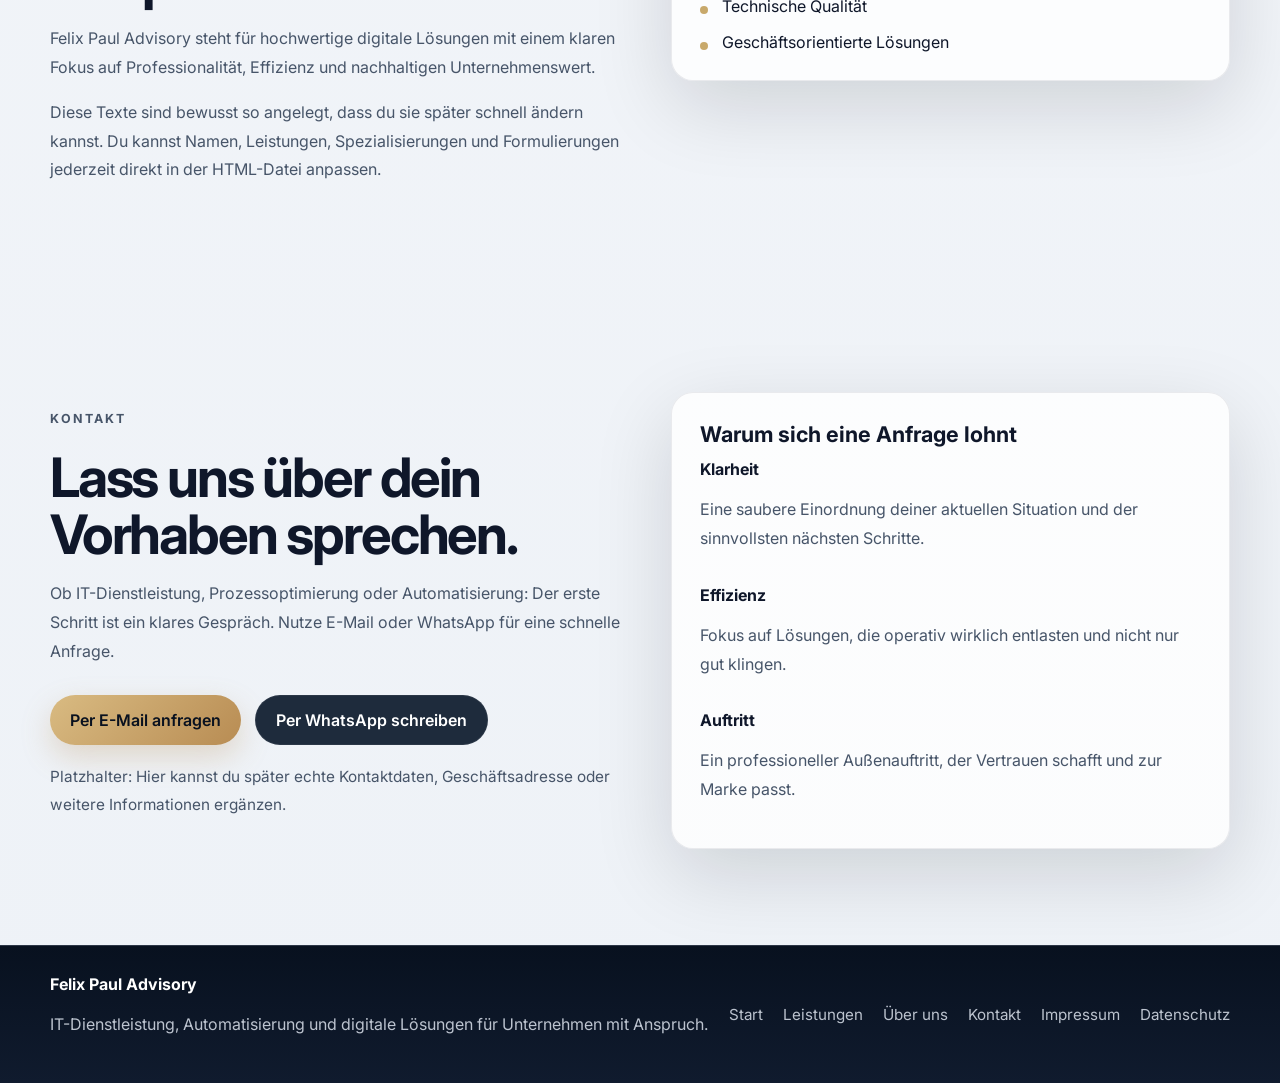
==== commit 97020ead: "Update index.html" ====
--- a/index.html
+++ b/index.html
@@ -215,9 +215,9 @@
 
               <div class="contact-buttons">
                 <!-- HIER SPÄTER E-MAIL ERSETZEN -->
-                <a class="button button-primary" href="mailto:kontakt@felix-paul-advisory.de">Per E-Mail anfragen</a>
+                <a class="button button-primary" href="mailto:info@Felixpauladvisory.de">Per E-Mail anfragen</a>
                 <!-- HIER SPÄTER WHATSAPP-NUMMER ERSETZEN: 491234567890 -->
-                <a class="button button-whatsapp" href="https://wa.me/491234567890" target="_blank" rel="noopener">Per WhatsApp schreiben</a>
+                <a class="button button-whatsapp" href="https://wa.me/4917670681525" target="_blank" rel="noopener">Per WhatsApp schreiben</a>
               </div>
 
               <p class="contact-note">
@@ -257,6 +257,8 @@
             <a href="#services">Leistungen</a>
             <a href="#about">Über uns</a>
             <a href="#contact">Kontakt</a>
+            <a href="impressum.html">Impressum</a>
+<a href="datenschutz.html">Datenschutz</a>
           </div>
         </div>
       </footer>
--- a/style.css
+++ b/style.css
@@ -101,15 +101,13 @@
 }
 
 .nav a,
-.footer-links a,
-.lang-switch {
+.footer-links a {
   font-size: 0.95rem;
   color: rgba(255, 255, 255, 0.86);
 }
 
 .nav a:hover,
-.footer-links a:hover,
-.lang-switch:hover {
+.footer-links a:hover {
   color: white;
 }
 
@@ -119,23 +117,6 @@
   gap: 14px;
 }
 
-.lang-switch {
-  border: 1px solid var(--line-light);
-  background: transparent;
-  padding: 10px 14px;
-  border-radius: 999px;
-  cursor: pointer;
-}
-
-.lang-current {
-  color: white;
-  font-weight: 700;
-}
-
-.lang-separator {
-  opacity: 0.55;
-  margin: 0 6px;
-}
 
 .menu-toggle {
   display: none;
@@ -573,8 +554,7 @@
     font-size: 2.5rem;
   }
 
-  .button,
-  .lang-switch {
+  .button {
     width: 100%;
   }
 
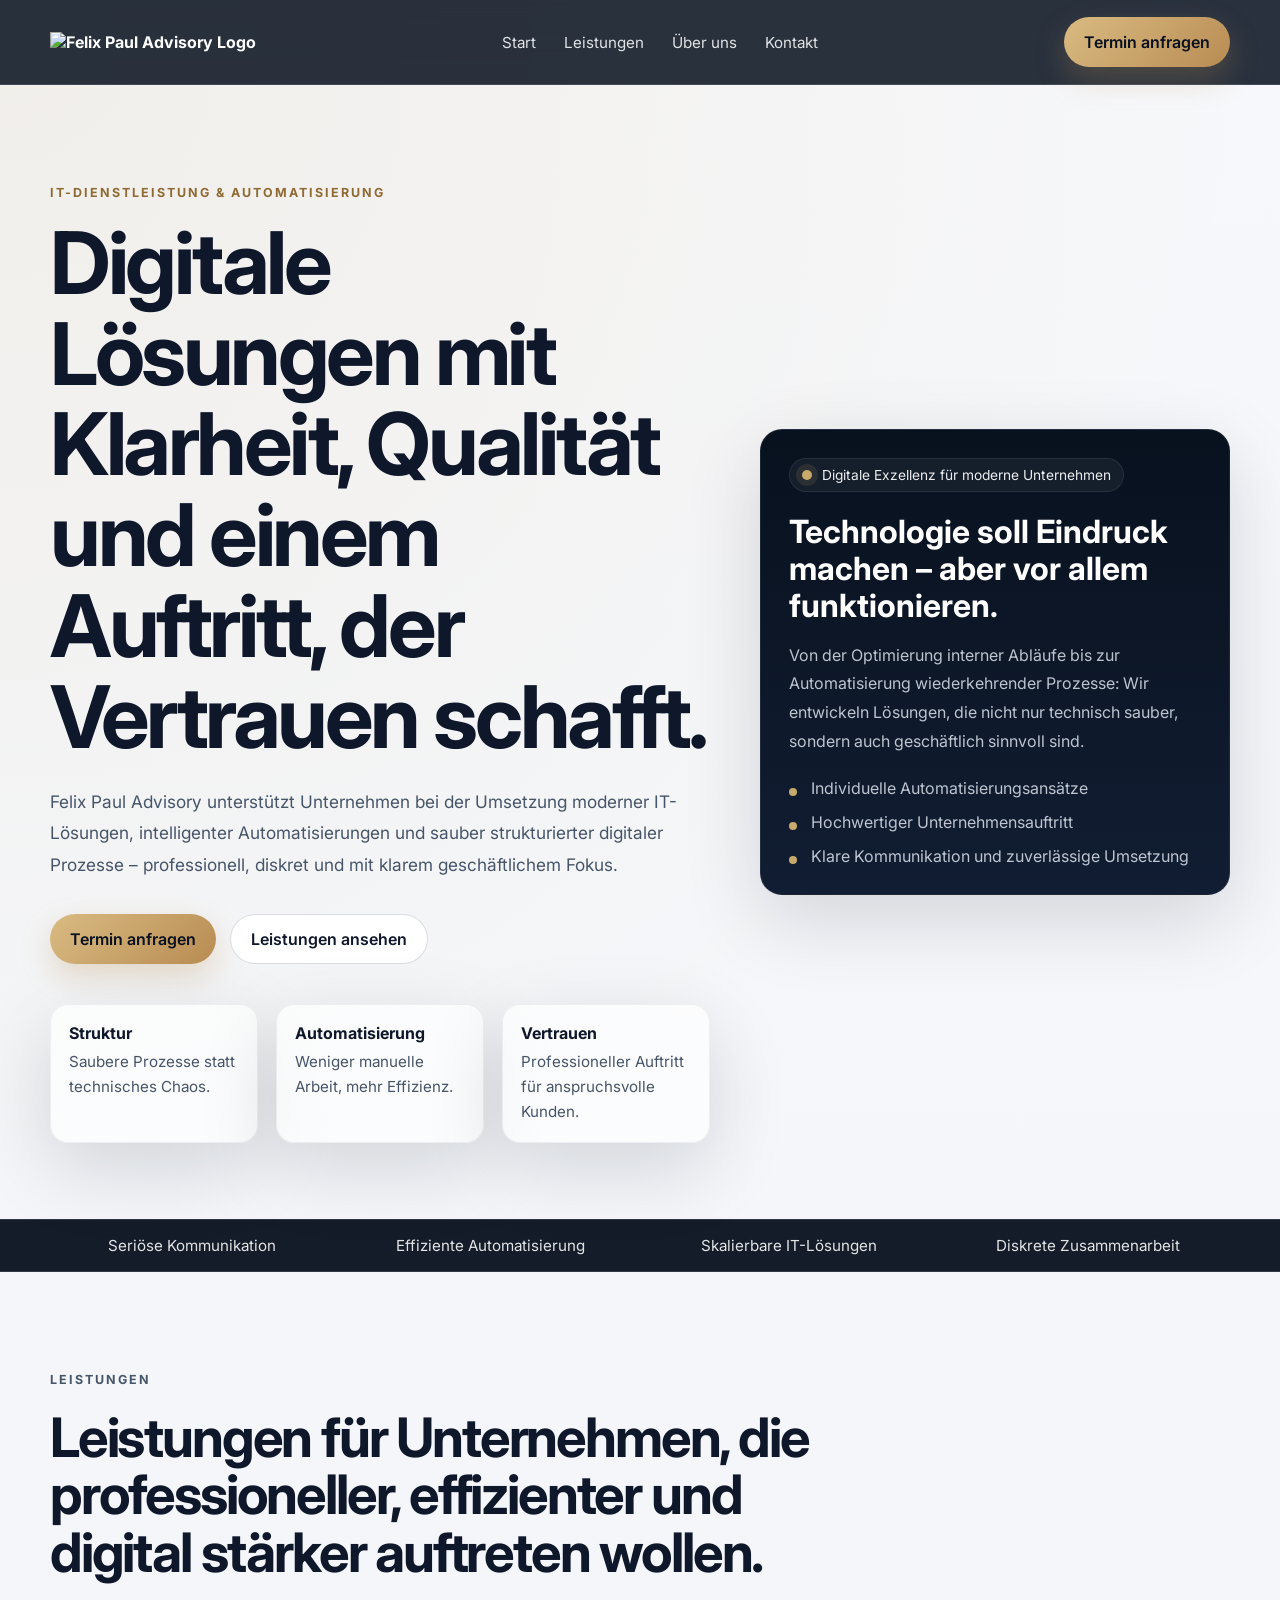
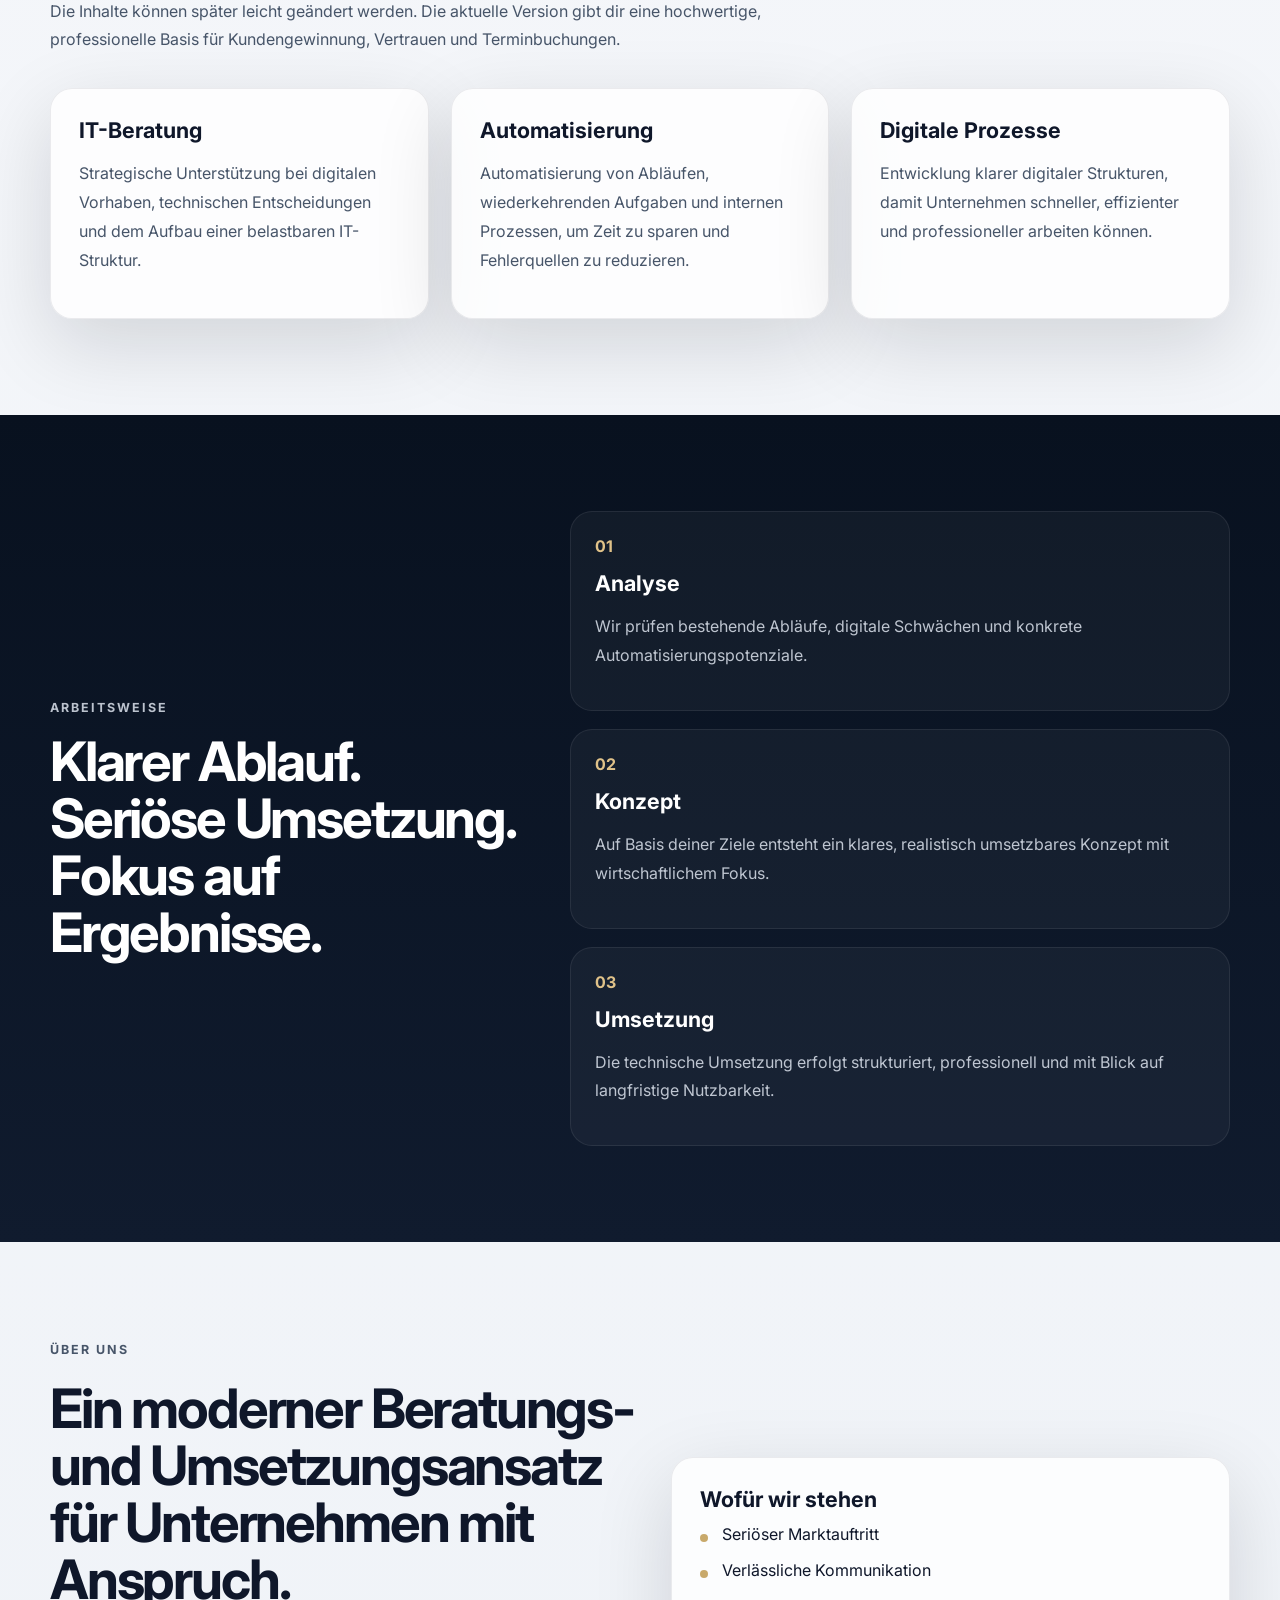
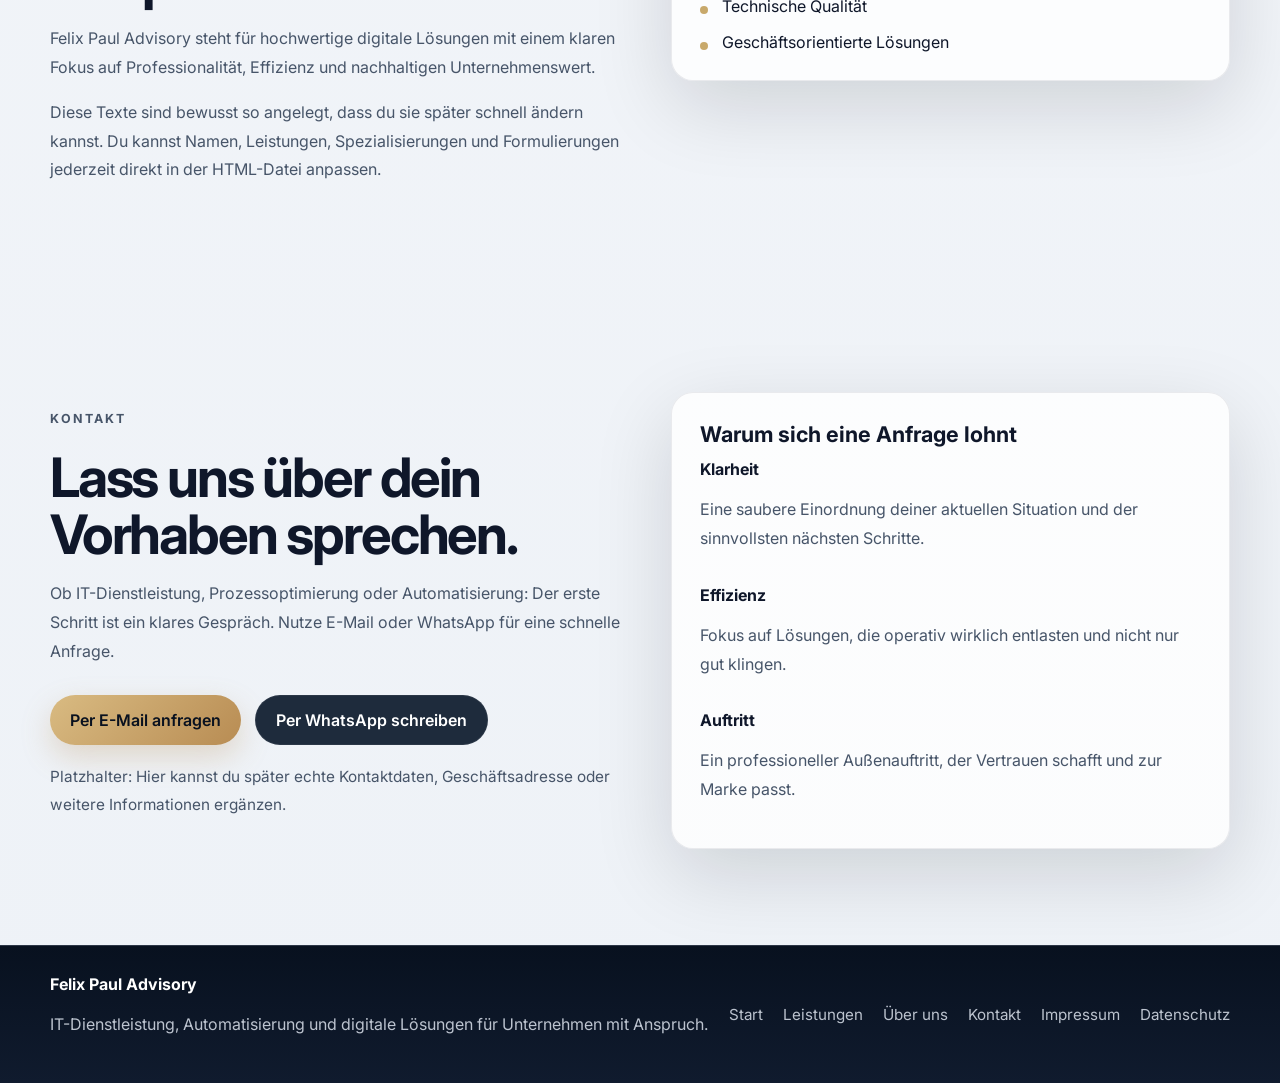
==== commit 1a8b975e: "Update index.html" ====
--- a/index.html
+++ b/index.html
@@ -27,8 +27,7 @@
       <header class="header">
         <div class="container nav-wrap">
           <a href="#top" class="brand">
-            <span class="brand-mark">FP</span>
-            <span class="brand-text">Felix Paul Advisory</span>
+  <img src="logo.png" alt="Felix Paul Advisory Logo" class="logo">
           </a>
 
           <button class="menu-toggle" aria-label="Menü öffnen" aria-expanded="false">
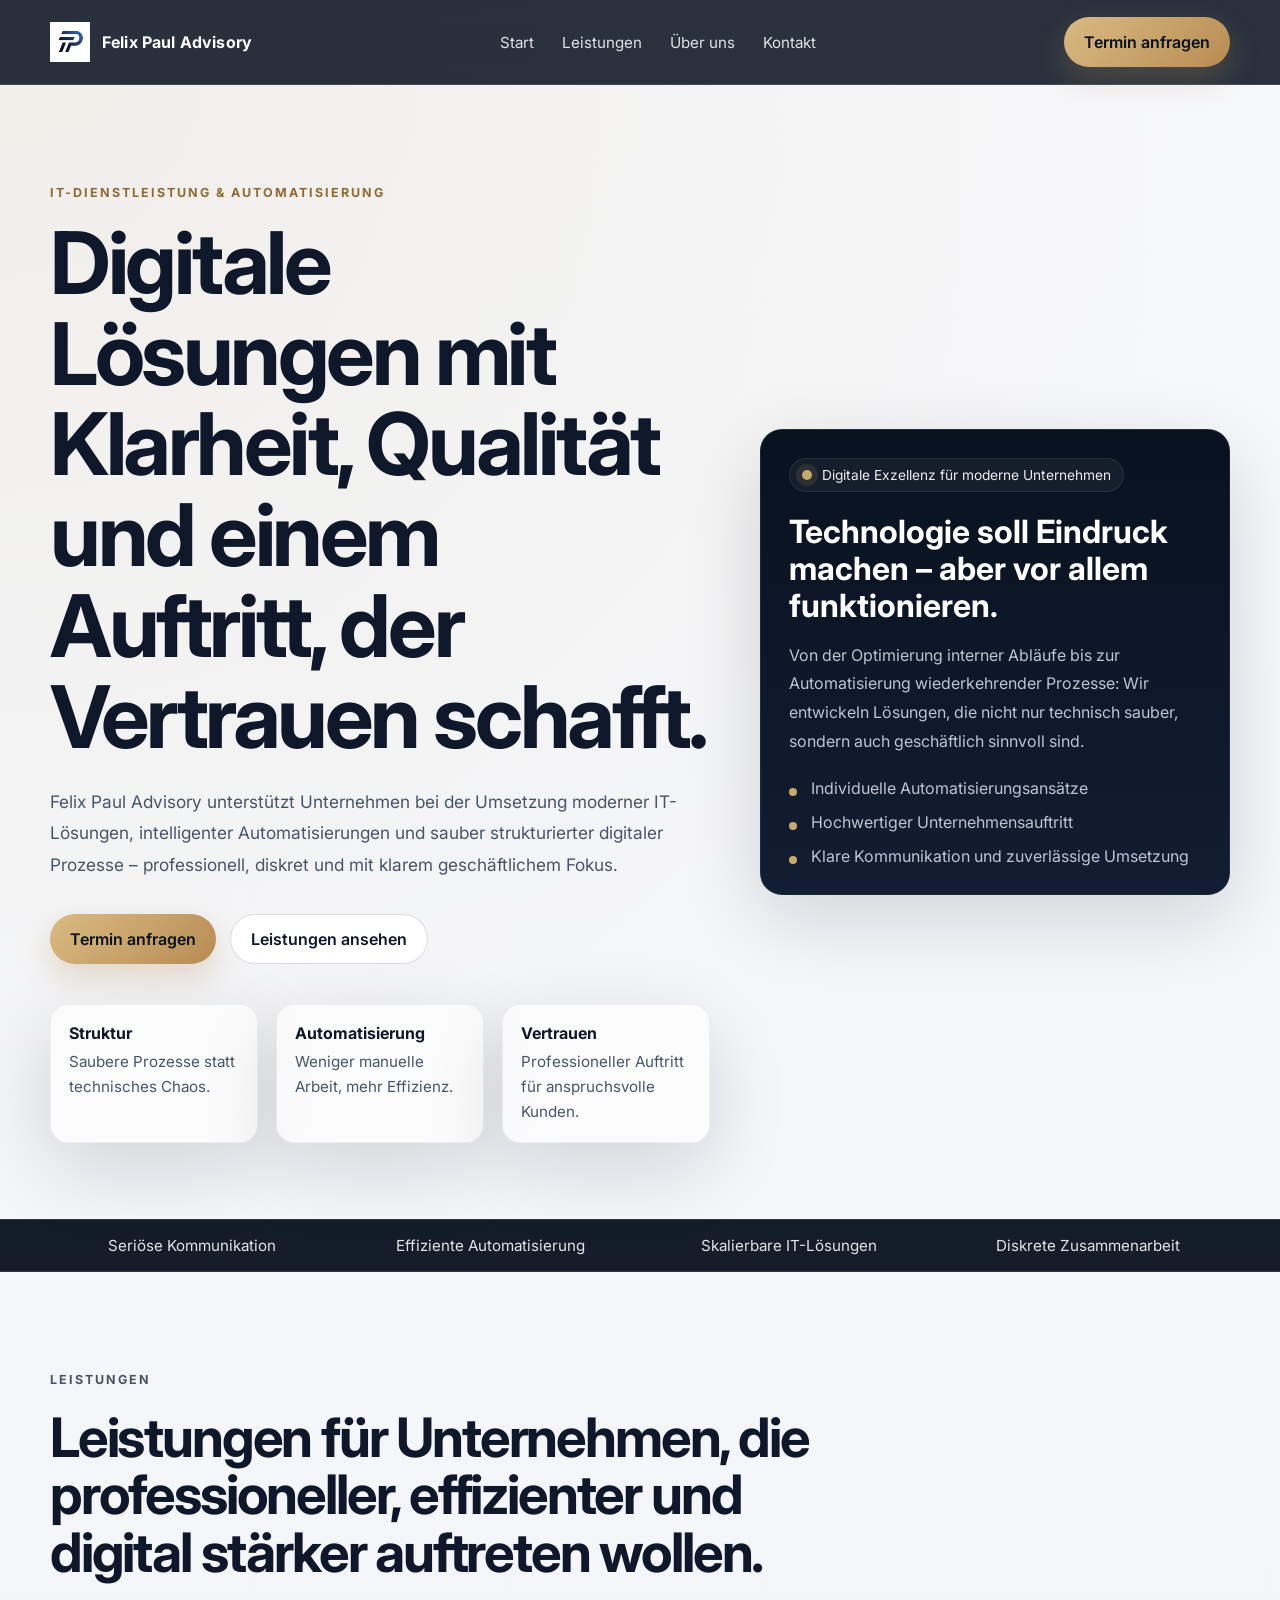
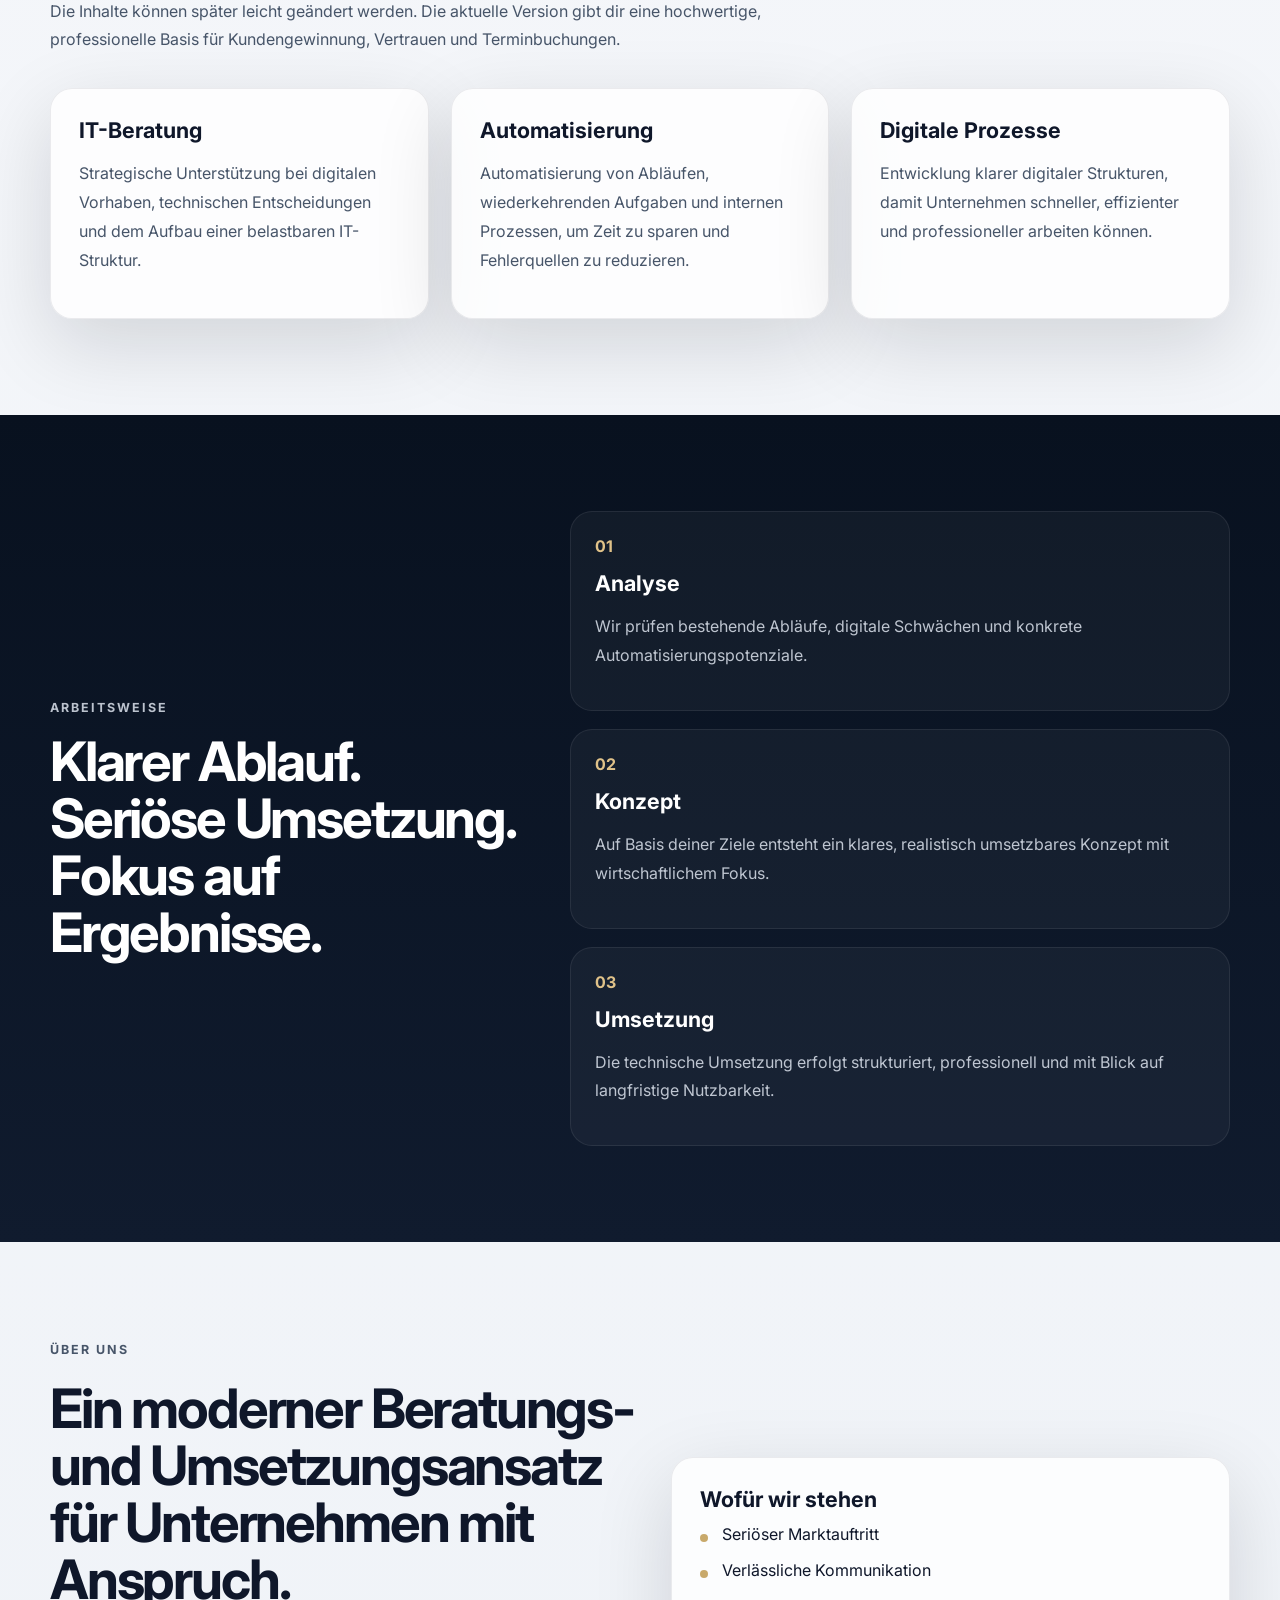
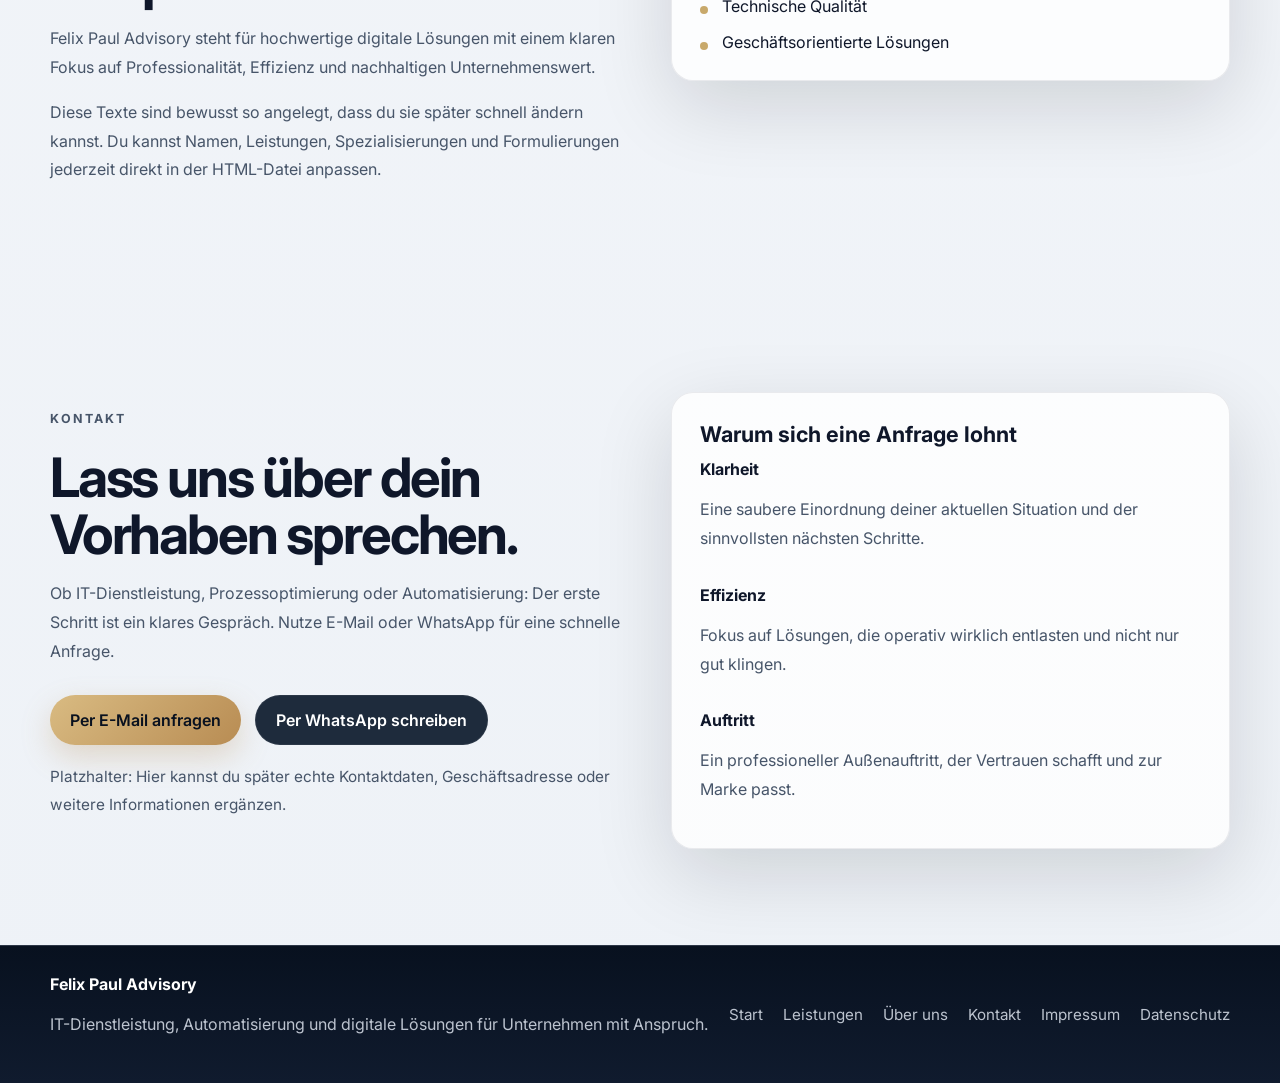
==== commit ce30374b: "Update index.html" ====
--- a/index.html
+++ b/index.html
@@ -26,8 +26,9 @@
     <div class="site-shell">
       <header class="header">
         <div class="container nav-wrap">
-          <a href="#top" class="brand">
+        <a href="#top" class="brand">
   <img src="logo.png" alt="Felix Paul Advisory Logo" class="logo">
+  <span class="brand-text">Felix Paul Advisory</span>
           </a>
 
           <button class="menu-toggle" aria-label="Menü öffnen" aria-expanded="false">
--- a/style.css
+++ b/style.css
@@ -563,3 +563,13 @@
     flex-direction: column;
   }
 }
+.logo {
+  height: 40px;
+  width: auto;
+  display: block;
+}
+
+.brand {
+  display: flex;
+  align-items: center;
+}
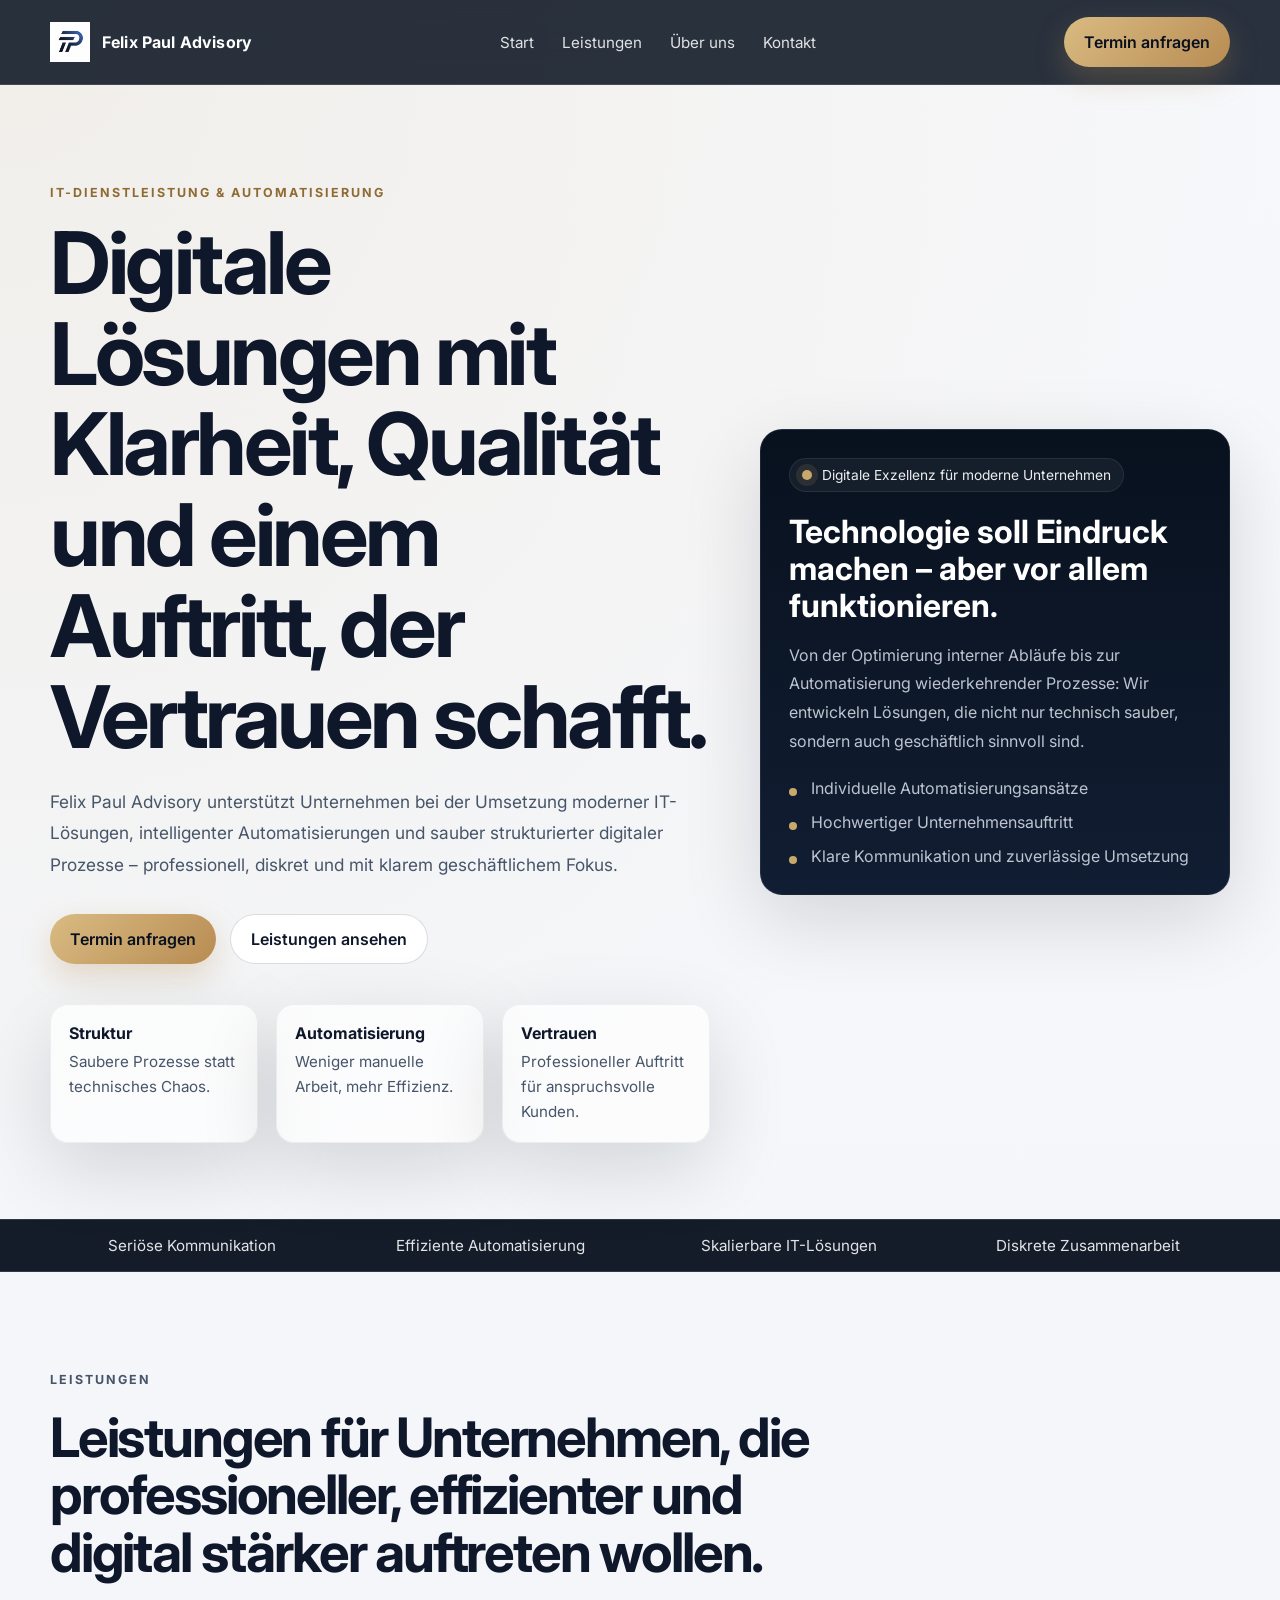
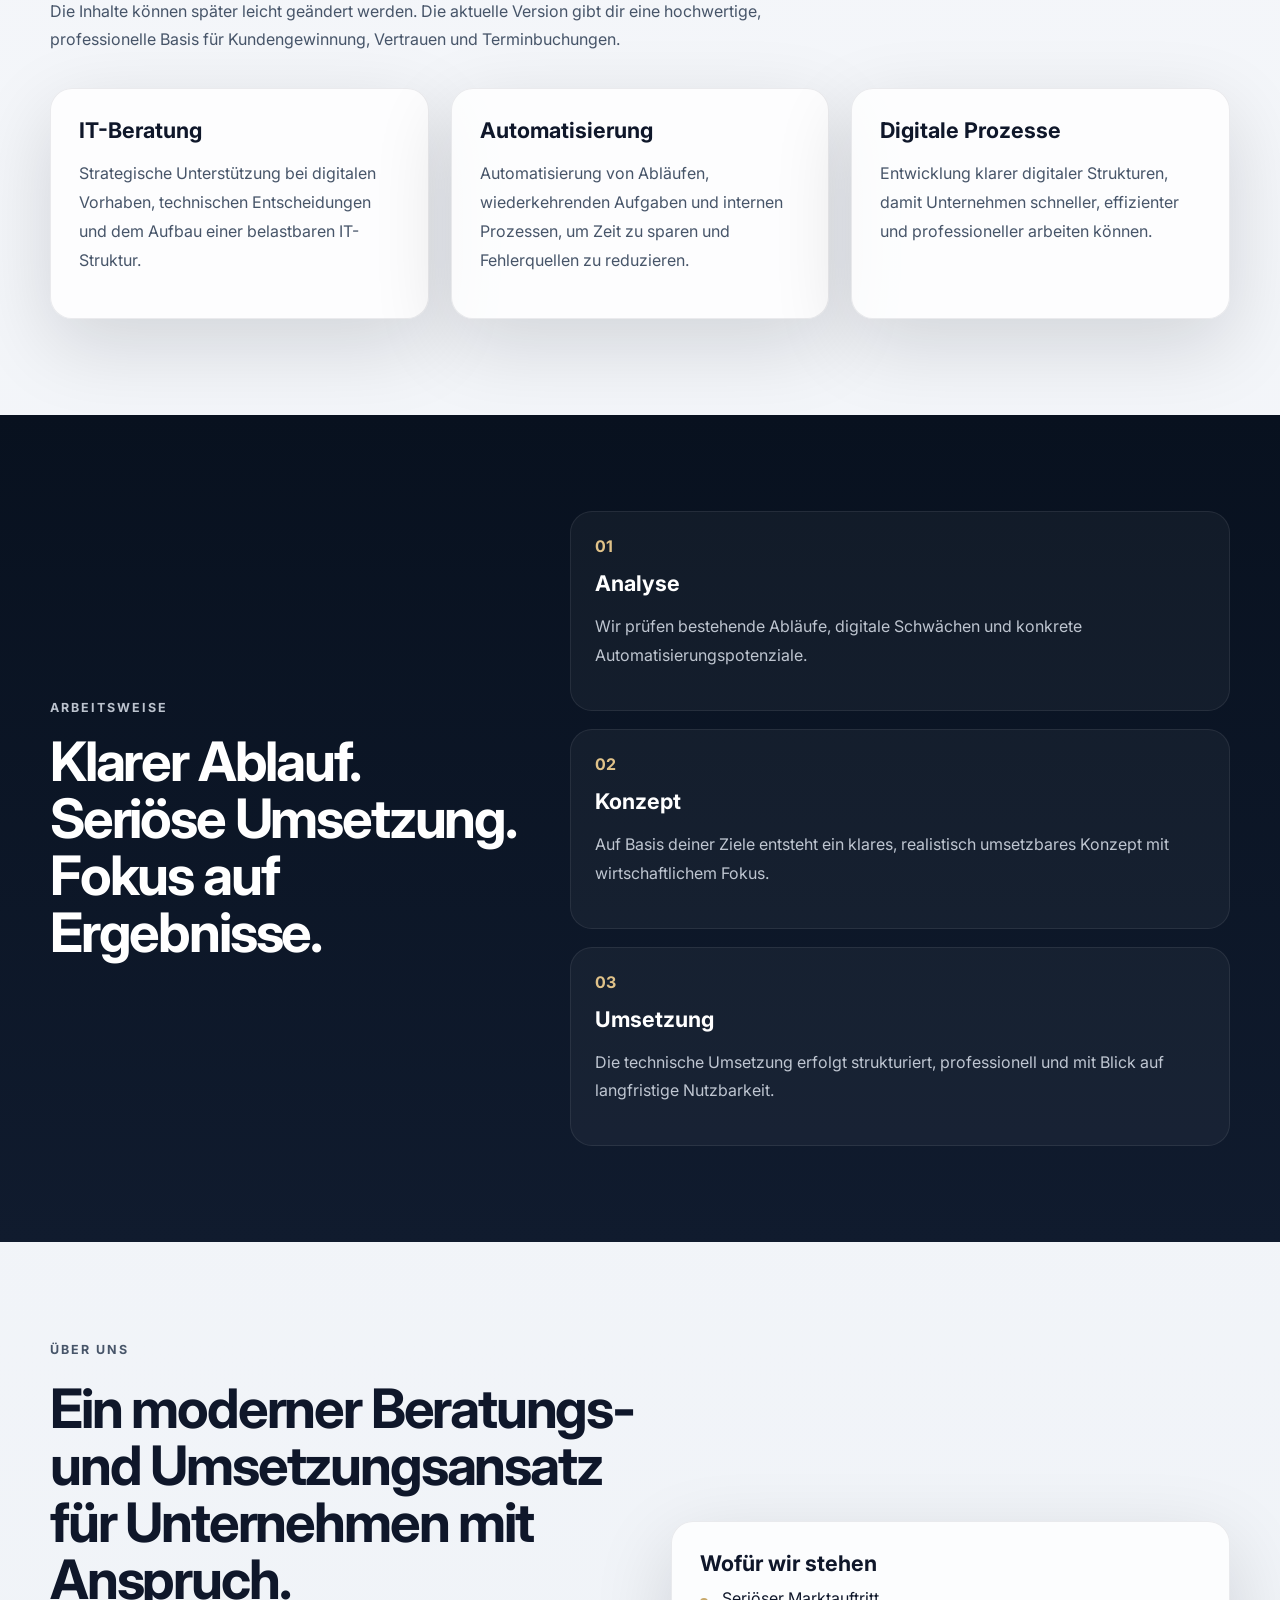
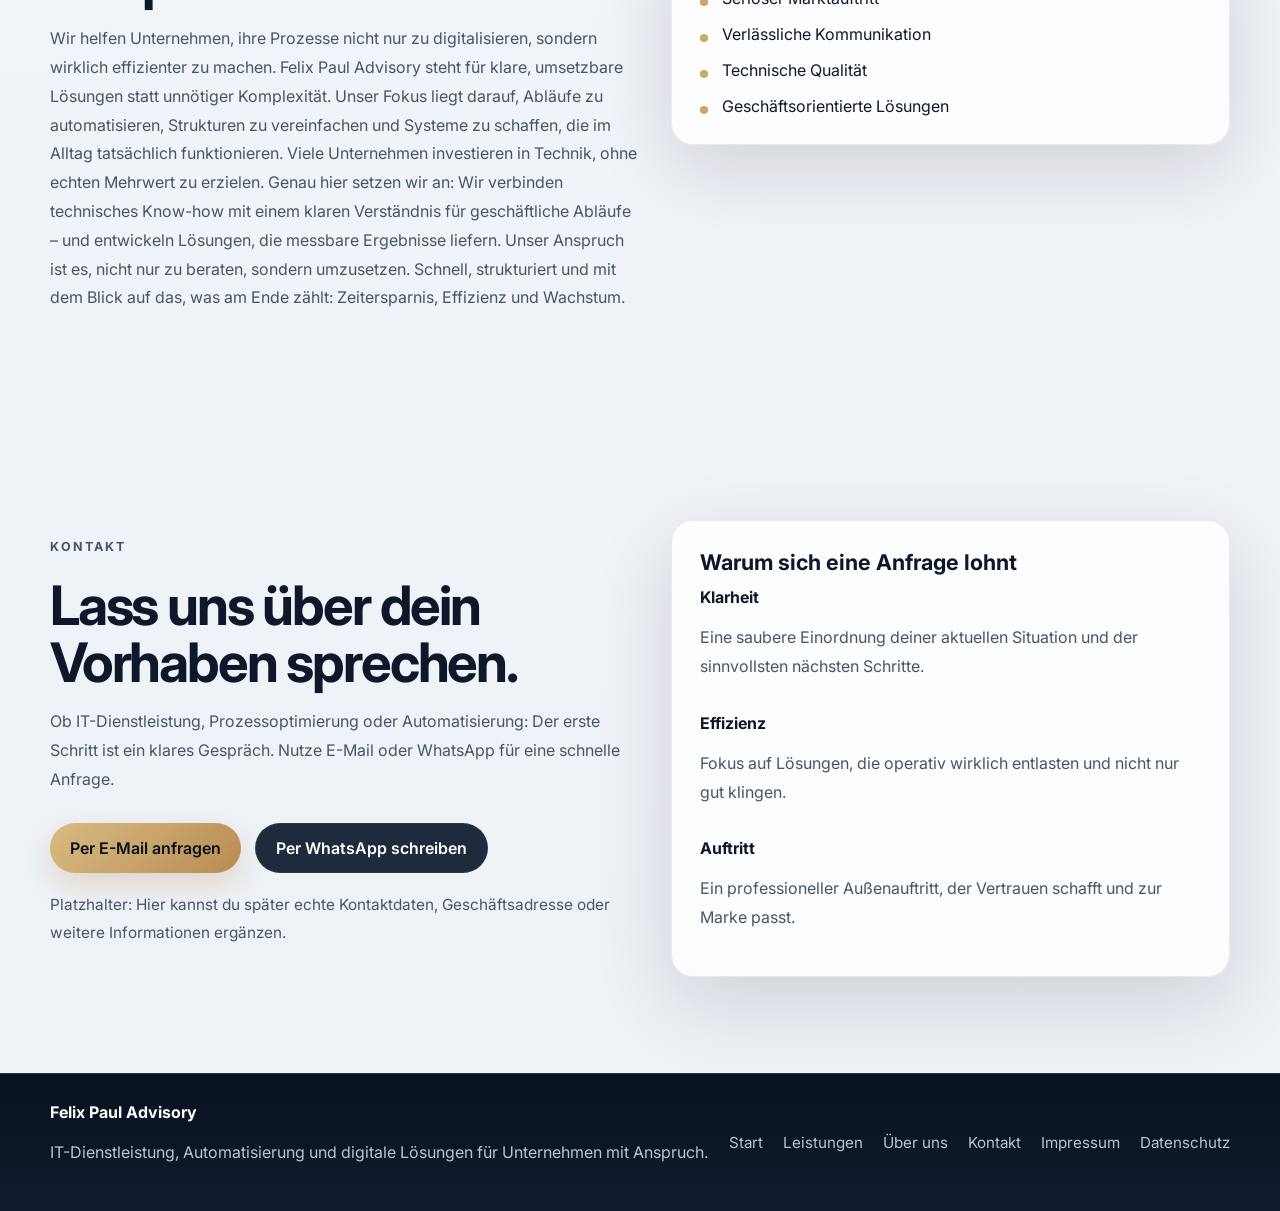
==== commit 541121f1: "Update index.html" ====
--- a/index.html
+++ b/index.html
@@ -4,6 +4,7 @@
     <meta charset="UTF-8" />
     <meta name="viewport" content="width=device-width, initial-scale=1.0" />
     <title>Felix Paul Advisory | IT-Dienstleistungen & Automatisierung</title>
+    <link rel="icon" type="image/png" href="logo.png">
     <meta
       name="description"
       content="Felix Paul Advisory unterstützt Unternehmen mit hochwertigen IT-Dienstleistungen, Automatisierung und digitaler Prozessoptimierung."
@@ -182,12 +183,18 @@
               <p class="eyebrow">Über uns</p>
               <h2>Ein moderner Beratungs- und Umsetzungsansatz für Unternehmen mit Anspruch.</h2>
               <p>
-                Felix Paul Advisory steht für hochwertige digitale Lösungen mit einem klaren Fokus auf Professionalität,
-                Effizienz und nachhaltigen Unternehmenswert.
-              </p>
-              <p>
-                Diese Texte sind bewusst so angelegt, dass du sie später schnell ändern kannst. Du kannst Namen, Leistungen,
-                Spezialisierungen und Formulierungen jederzeit direkt in der HTML-Datei anpassen.
+              
+Wir helfen Unternehmen, ihre Prozesse nicht nur zu digitalisieren, sondern wirklich effizienter zu machen.
+
+Felix Paul Advisory steht für klare, umsetzbare Lösungen statt unnötiger Komplexität. Unser Fokus liegt darauf, Abläufe zu automatisieren, Strukturen zu vereinfachen und Systeme zu schaffen, die im Alltag tatsächlich funktionieren.
+
+Viele Unternehmen investieren in Technik, ohne echten Mehrwert zu erzielen. Genau hier setzen wir an: Wir verbinden technisches Know-how mit einem klaren Verständnis für geschäftliche Abläufe – und entwickeln Lösungen, die messbare Ergebnisse liefern.
+
+Unser Anspruch ist es, nicht nur zu beraten, sondern umzusetzen. Schnell, strukturiert und mit dem Blick auf das, was am Ende zählt: Zeitersparnis, Effizienz und Wachstum.
+
+              </p>
+              <p>
+              
               </p>
             </div>
 
